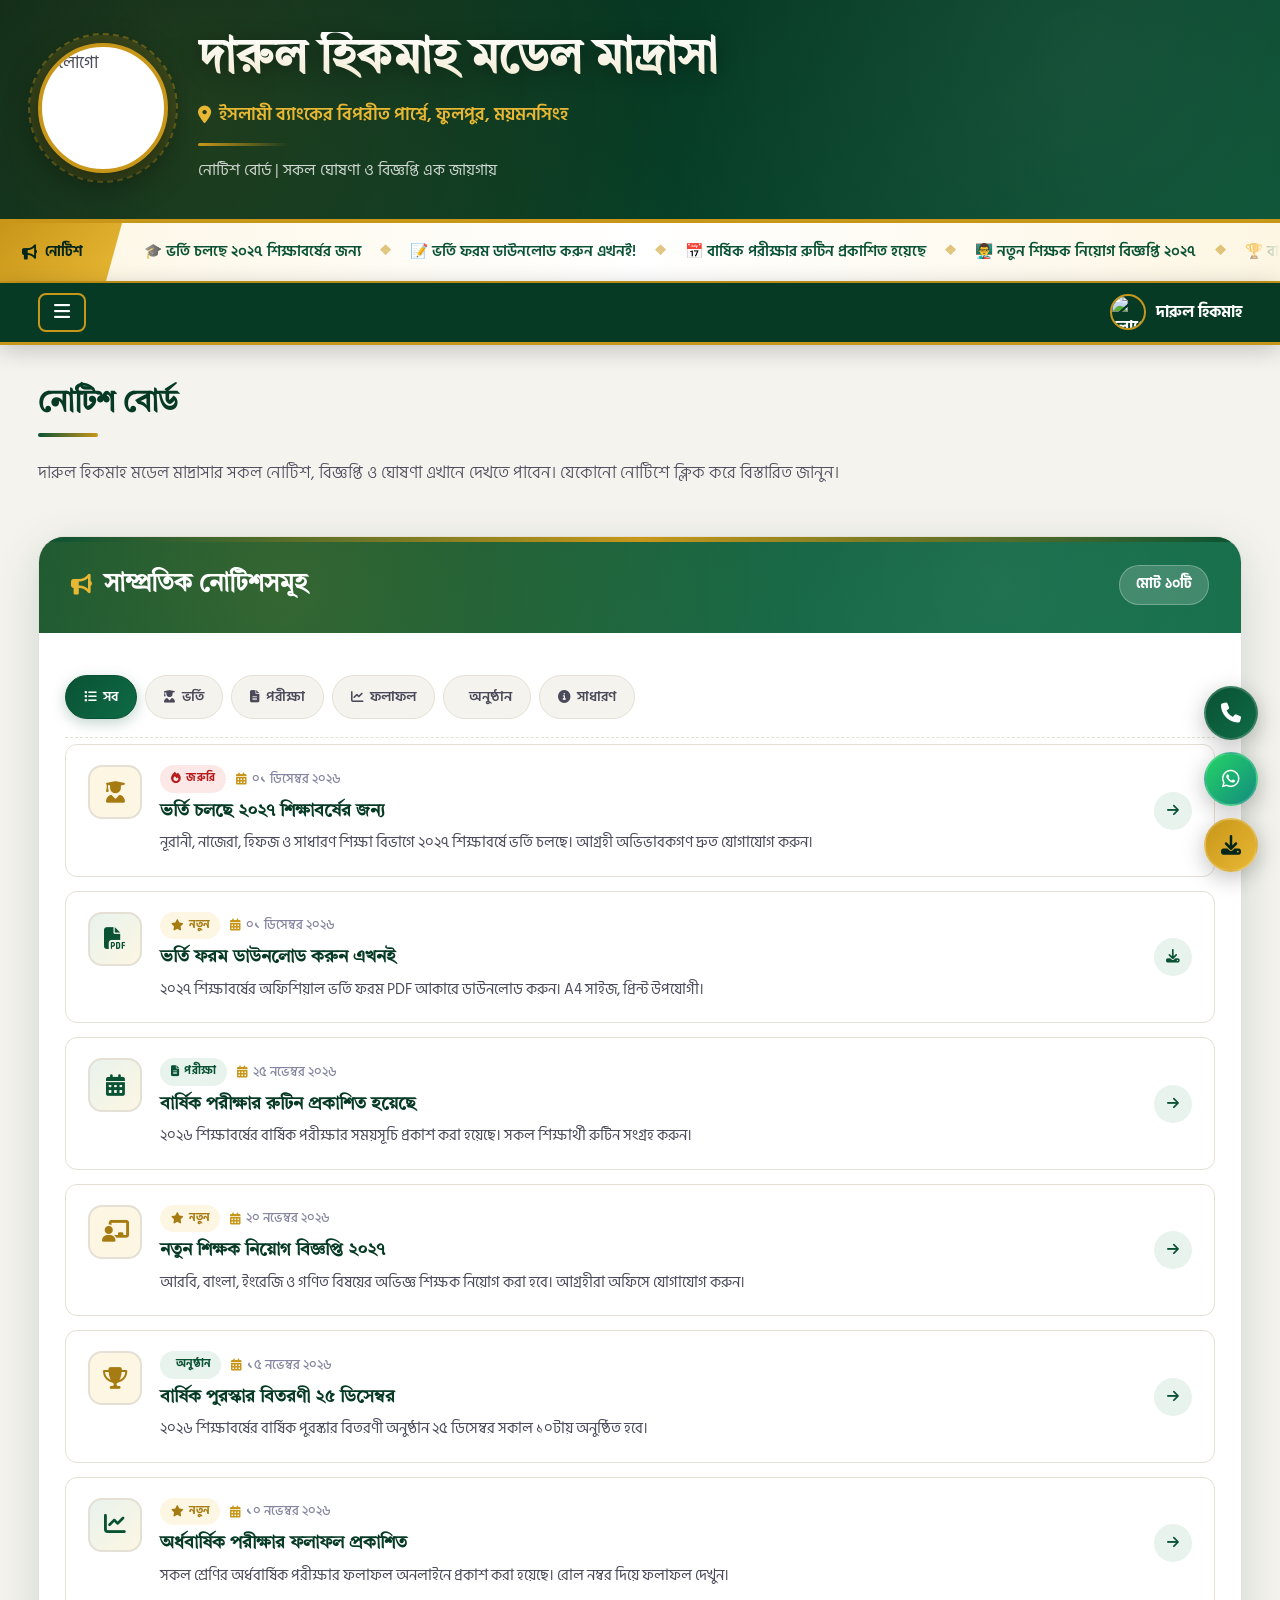
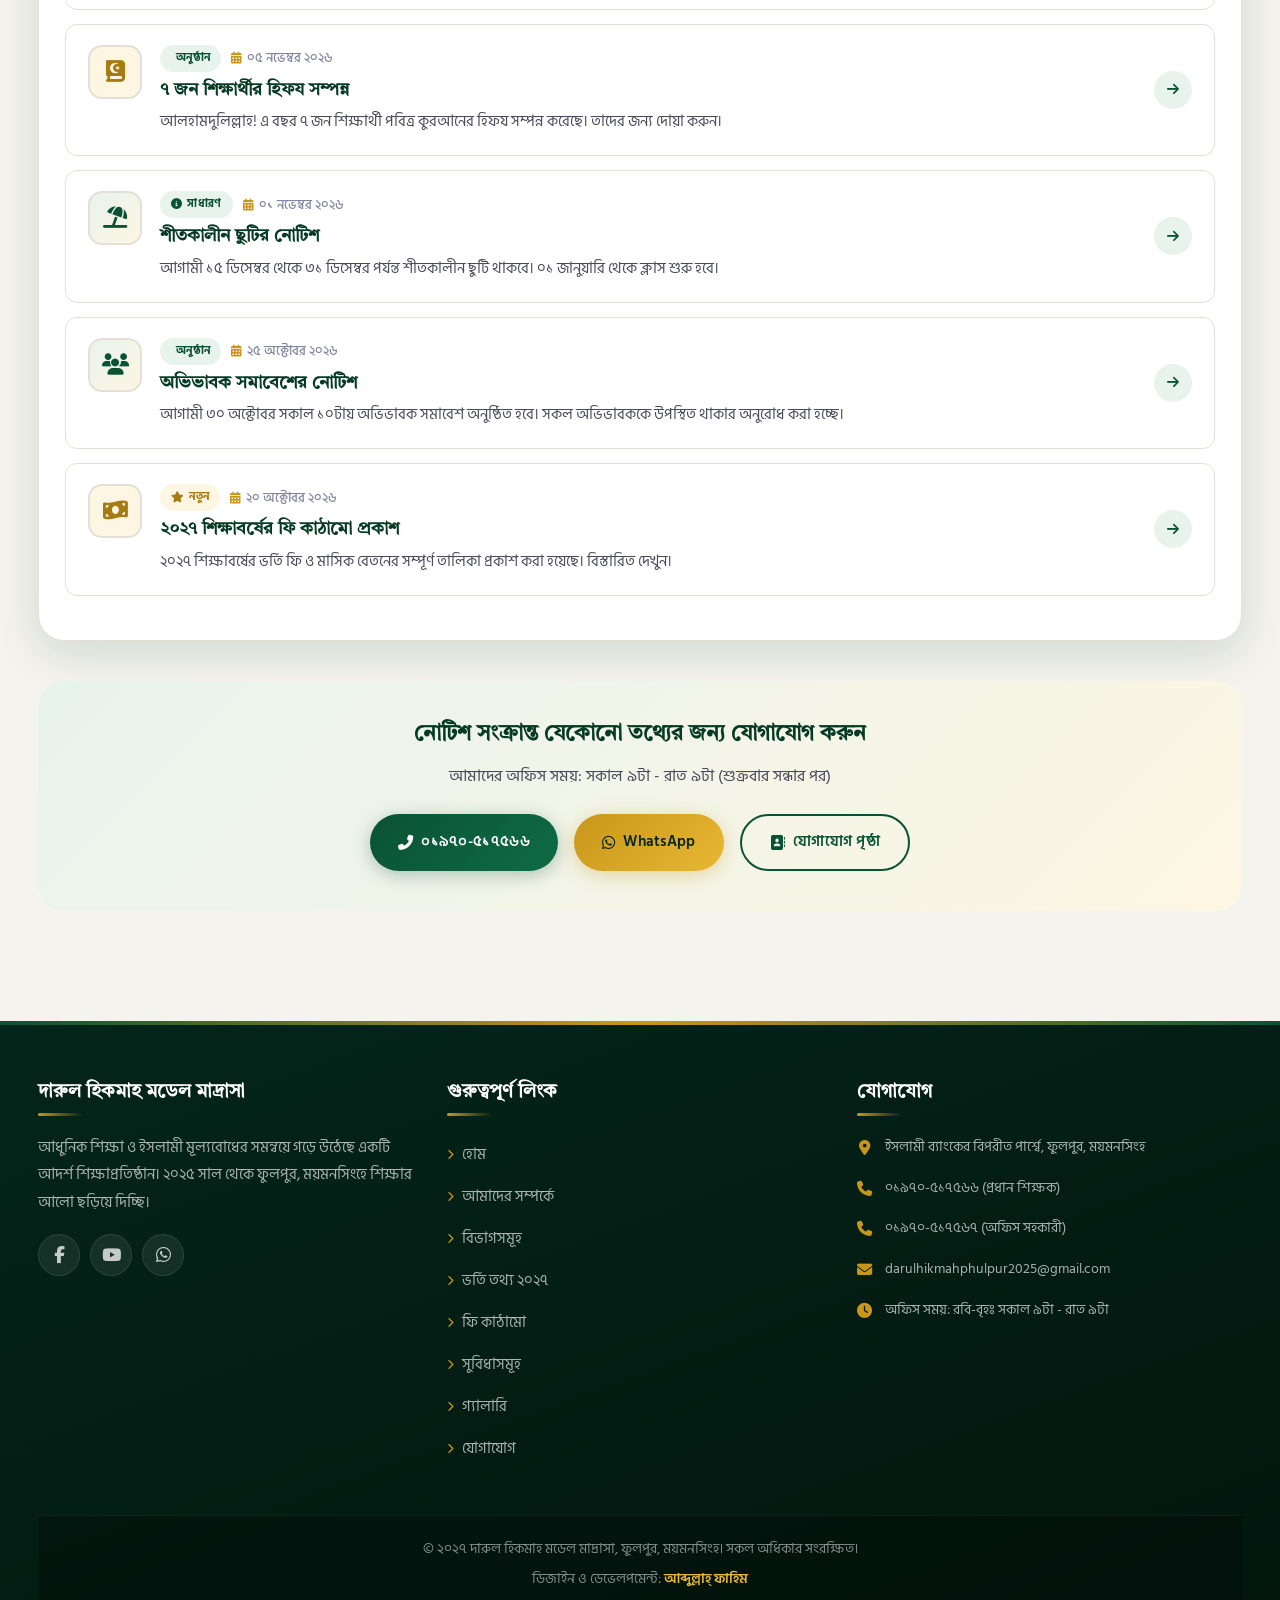
==== notice/index.html @ 10faba55 "Update print statement from 'Hello' to 'Goodbye'" ====
<!DOCTYPE html>
<html lang="bn">
<head>
<meta charset="UTF-8">
<meta name="viewport" content="width=device-width, initial-scale=1.0, viewport-fit=cover">
<title>নোটিশ বোর্ড - দারুল হিকমাহ মডেল মাদ্রাসা ফুলপুর ময়মনসিংহ</title>
<meta name="description" content="দারুল হিকমাহ মডেল মাদ্রাসার সকল নোটিশ, বিজ্ঞপ্তি ও ঘোষণা এক জায়গায়। ভর্তি, পরীক্ষা, ফলাফল ও অন্যান্য তথ্য।">
<meta name="robots" content="index, follow">
<link rel="canonical" href="https://fahim618900-wq.github.io/Dh/notice/index.html">

<meta property="og:title" content="নোটিশ বোর্ড - দারুল হিকমাহ মডেল মাদ্রাসা">
<meta property="og:description" content="সকল নোটিশ, বিজ্ঞপ্তি ও ঘোষণা এক জায়গায়।">
<meta property="og:type" content="website">
<meta property="og:url" content="https://fahim618900-wq.github.io/Dh/notice/index.html">
<meta property="og:image" content="https://fahim618900-wq.github.io/Dh/logo.png">

<link rel="preconnect" href="https://fonts.googleapis.com">
<link rel="preconnect" href="https://fonts.gstatic.com" crossorigin>
<link rel="preconnect" href="https://cdn.jsdelivr.net" crossorigin>
<link rel="preconnect" href="https://cdnjs.cloudflare.com" crossorigin>
<link rel="preconnect" href="https://i.ibb.co" crossorigin>

<link href="https://fonts.googleapis.com/css2?family=Kalpurush&family=Hind+Siliguri:wght@400;500;600;700&family=Tiro+Bangla&display=swap" rel="stylesheet">
<link href="https://cdn.jsdelivr.net/npm/bootstrap@5.3.0/dist/css/bootstrap.min.css" rel="stylesheet">
<link rel="stylesheet" href="https://cdnjs.cloudflare.com/ajax/libs/font-awesome/6.4.0/css/all.min.css">
<link rel="icon" href="../logo.png" type="image/png">

<style>
/* ==================== RESET & ROOT ==================== */
*, *::before, *::after {
    margin: 0;
    padding: 0;
    box-sizing: border-box;
    -webkit-tap-highlight-color: transparent;
}

:root {
    --primary: #0a5234;
    --primary-dark: #063a24;
    --primary-deep: #04251a;
    --primary-light: #0e6b45;
    --primary-soft: #e8f3ed;
    --accent: #c8971a;
    --accent-dark: #a67c12;
    --accent-light: #e8b733;
    --accent-soft: #fdf6e3;
    --text-main: #1c1c2e;
    --text-body: #4a4a5a;
    --text-muted: #8585a0;
    --bg: #f5f3ee;
    --bg-white: #ffffff;
    --border: #e5e0d5;
    --info: #1e5fa8;
    --danger: #b91c1c;
    --shadow-sm: 0 2px 10px rgba(10, 82, 52, 0.08);
    --shadow-md: 0 6px 24px rgba(10, 82, 52, 0.12);
    --shadow-lg: 0 12px 45px rgba(10, 82, 52, 0.16);
    --radius-xs: 8px;
    --radius-sm: 12px;
    --radius-md: 18px;
    --radius-lg: 26px;
    --font-main: 'Kalpurush', 'Hind Siliguri', sans-serif;
    --font-display: 'Tiro Bangla', serif;
    --ease: cubic-bezier(0.4, 0, 0.2, 1);
    --transition: all 0.3s var(--ease);
}

html { scroll-behavior: smooth; -webkit-text-size-adjust: 100%; }

body {
    font-family: var(--font-main);
    color: var(--text-body);
    background: var(--bg);
    line-height: 1.9;
    overflow-x: hidden;
    -webkit-font-smoothing: antialiased;
    font-size: 17px;
}

img { max-width: 100%; height: auto; display: block; }
a { text-decoration: none; transition: var(--transition); }
ul { list-style: none; }
button { font-family: inherit; cursor: pointer; border: none; background: none; }

.container {
    width: 100%;
    max-width: 1240px;
    margin: 0 auto;
    padding: 0 18px;
}

/* ==================== HERO HEADER ==================== */
.hero-header {
    position: relative;
    background: linear-gradient(135deg, var(--primary-deep) 0%, var(--primary-dark) 50%, var(--primary) 100%);
    padding: 32px 0 36px;
    overflow: hidden;
    border-bottom: 4px solid var(--accent);
}

.hero-header::before {
    content: '';
    position: absolute;
    inset: 0;
    background: radial-gradient(circle at 15% 50%, rgba(200, 151, 26, 0.14) 0%, transparent 45%),
                radial-gradient(circle at 85% 30%, rgba(255, 255, 255, 0.06) 0%, transparent 40%);
    pointer-events: none;
}

.hero-inner {
    position: relative;
    z-index: 2;
    display: flex;
    align-items: center;
    gap: 30px;
}

.hero-logo-wrap { flex-shrink: 0; position: relative; }

.hero-logo-wrap::before {
    content: '';
    position: absolute;
    inset: -10px;
    border-radius: 50%;
    border: 2px dashed rgba(200, 151, 26, 0.45);
    animation: spinSlow 40s linear infinite;
}

@keyframes spinSlow { to { transform: rotate(360deg); } }

.hero-logo {
    width: 130px;
    height: 130px;
    object-fit: cover;
    border-radius: 50%;
    border: 4px solid var(--accent);
    box-shadow: 0 10px 35px rgba(0, 0, 0, 0.45), 0 0 0 8px rgba(200, 151, 26, 0.18);
    position: relative;
    z-index: 1;
    background: var(--bg-white);
}

.hero-text { flex: 1; }

.hero-title {
    font-family: var(--font-display);
    color: var(--bg-white);
    font-size: 3rem;
    font-weight: 700;
    line-height: 1.2;
    margin-bottom: 8px;
    background: linear-gradient(180deg, #ffffff 0%, #f0e6c8 100%);
    -webkit-background-clip: text;
    -webkit-text-fill-color: transparent;
    background-clip: text;
    filter: drop-shadow(0 3px 10px rgba(0, 0, 0, 0.35));
}

.hero-location {
    color: var(--accent-light);
    font-size: 1.1rem;
    font-weight: 600;
    margin-bottom: 12px;
    display: flex;
    align-items: center;
    gap: 8px;
    flex-wrap: wrap;
}

.hero-divider {
    width: 90px;
    height: 3px;
    background: linear-gradient(90deg, var(--accent), transparent);
    border-radius: 3px;
    margin-bottom: 12px;
}

.hero-tagline {
    color: rgba(255, 255, 255, 0.78);
    font-size: 0.98rem;
    line-height: 1.6;
    max-width: 680px;
    margin: 0;
}

/* ==================== NOTICE BAR ==================== */
.notice-bar {
    background: linear-gradient(90deg, var(--accent-soft) 0%, var(--bg-white) 50%, var(--accent-soft) 100%);
    border-bottom: 2px solid var(--accent);
    overflow: hidden;
    box-shadow: 0 1px 3px rgba(10, 82, 52, 0.06);
}

.notice-bar-inner {
    display: flex;
    align-items: stretch;
    min-height: 58px;
}

.notice-tag {
    background: linear-gradient(135deg, var(--accent) 0%, var(--accent-light) 100%);
    color: var(--primary-deep);
    padding: 0 26px 0 22px;
    display: flex;
    align-items: center;
    font-weight: 700;
    font-size: 0.9rem;
    white-space: nowrap;
    flex-shrink: 0;
    clip-path: polygon(0 0, 100% 0, calc(100% - 16px) 100%, 0 100%);
    padding-right: 40px;
}

.notice-tag i {
    margin-right: 8px;
    animation: bellShake 3s ease-in-out infinite;
    transform-origin: top center;
    font-size: 0.95rem;
}

@keyframes bellShake {
    0%, 100% { transform: rotate(0); }
    4%, 12% { transform: rotate(12deg); }
    8%, 16% { transform: rotate(-12deg); }
    20% { transform: rotate(0); }
}

.notice-track {
    flex: 1;
    overflow: hidden;
    display: flex;
    align-items: center;
    padding: 0 10px;
    mask-image: linear-gradient(90deg, transparent 0%, #000 4%, #000 96%, transparent 100%);
    -webkit-mask-image: linear-gradient(90deg, transparent 0%, #000 4%, #000 96%, transparent 100%);
}

.notice-runner {
    display: flex;
    align-items: center;
    white-space: nowrap;
    animation: noticeScroll 40s linear infinite;
}

.notice-runner:hover { animation-play-state: paused; }

@keyframes noticeScroll {
    0% { transform: translateX(0); }
    100% { transform: translateX(-50%); }
}

.notice-link {
    color: var(--primary);
    font-weight: 600;
    font-size: 0.92rem;
    padding: 0 12px;
    display: inline-flex;
    align-items: center;
    gap: 6px;
}

.notice-link:hover { color: var(--accent-dark); text-decoration: underline; }

.notice-pipe {
    color: var(--accent);
    font-weight: 700;
    margin: 0 6px;
    opacity: 0.55;
    font-size: 0.85rem;
}

/* ==================== NAV BAR ==================== */
.modern-nav {
    position: sticky;
    top: 0;
    z-index: 1030;
    background: var(--primary-dark);
    box-shadow: 0 4px 24px rgba(0, 0, 0, 0.22);
    border-bottom: 3px solid var(--accent);
    padding: 6px 0;
}

.nav-container {
    display: flex;
    align-items: center;
    justify-content: space-between;
    flex-wrap: wrap;
    padding: 0;
}

.nav-toggle-btn {
    display: flex;
    align-items: center;
    justify-content: center;
    background: transparent;
    border: 2px solid var(--accent);
    color: var(--bg-white);
    padding: 8px 14px;
    border-radius: var(--radius-xs);
    font-size: 1.15rem;
    margin: 4px 0;
    transition: var(--transition);
}

.nav-toggle-btn:hover { background: var(--accent); color: var(--primary-deep); }

.nav-brand-mobile {
    display: flex;
    align-items: center;
    gap: 10px;
    color: var(--bg-white);
    font-weight: 700;
    font-size: 1rem;
}

.nav-brand-mobile img {
    width: 36px;
    height: 36px;
    border-radius: 50%;
    border: 2px solid var(--accent);
}

.nav-menu-modern {
    display: none;
    flex-direction: column;
    width: 100%;
    background: var(--primary-deep);
    padding: 10px 0;
    border-top: 1px solid rgba(255, 255, 255, 0.08);
    max-height: 75vh;
    overflow-y: auto;
    margin-top: 8px;
    border-radius: 0 0 var(--radius-sm) var(--radius-sm);
}

.nav-menu-modern.open { display: flex; }

.nav-menu-modern .nav-item-modern { width: 100%; }

.nav-item-modern { position: relative; }

.nav-link-modern {
    display: flex;
    align-items: center;
    gap: 8px;
    color: rgba(255, 255, 255, 0.85);
    font-weight: 600;
    font-size: 0.95rem;
    padding: 14px 22px;
    width: 100%;
    border-bottom: 1px solid rgba(255, 255, 255, 0.05);
    transition: var(--transition);
    cursor: pointer;
    font-family: var(--font-main);
    background: transparent;
    border-left: none;
    border-right: none;
    border-top: none;
    justify-content: flex-start;
}

.nav-link-modern i { font-size: 0.85rem; color: var(--accent-light); transition: var(--transition); }

.nav-link-modern:hover,
.nav-link-modern.active {
    color: var(--bg-white);
    background: rgba(200, 151, 26, 0.13);
}

.nav-link-modern:hover i,
.nav-link-modern.active i { color: var(--accent-light); }

.nav-dropdown { position: relative; }

.dropdown-toggle-modern .caret {
    font-size: 0.65rem;
    margin-left: auto;
    transition: transform 0.3s var(--ease);
}

.nav-dropdown.open .caret { transform: rotate(180deg); }

.dropdown-panel {
    position: static;
    opacity: 1;
    visibility: visible;
    transform: none;
    box-shadow: none;
    background: rgba(0, 0, 0, 0.25);
    border-top: none;
    border-radius: 0;
    padding: 0;
    max-height: 0;
    overflow: hidden;
    transition: max-height 0.35s var(--ease), padding 0.35s var(--ease);
    min-width: 100%;
}

.nav-dropdown.open .dropdown-panel {
    max-height: 500px;
    padding: 6px 0 6px 20px;
}

.dropdown-panel a {
    display: flex;
    align-items: center;
    gap: 11px;
    padding: 11px 14px;
    color: rgba(255, 255, 255, 0.78);
    font-size: 0.9rem;
    font-weight: 500;
    transition: var(--transition);
}

.dropdown-panel a i {
    color: var(--accent);
    font-size: 0.82rem;
    width: 18px;
    text-align: center;
}

.dropdown-panel a:hover {
    background: rgba(200, 151, 26, 0.15);
    color: var(--accent-light);
    padding-left: 18px;
}

.nav-search {
    display: flex;
    align-items: center;
    margin: 12px 20px;
    width: calc(100% - 40px);
}

.nav-search input {
    border: 2px solid rgba(255, 255, 255, 0.15);
    background: rgba(255, 255, 255, 0.08);
    border-radius: 50px 0 0 50px;
    padding: 10px 18px;
    font-size: 0.92rem;
    color: var(--bg-white);
    font-family: var(--font-main);
    width: 100%;
    flex: 1;
    transition: var(--transition);
    outline: none;
}

.nav-search input::placeholder { color: rgba(255, 255, 255, 0.5); }
.nav-search input:focus { background: rgba(255, 255, 255, 0.14); border-color: var(--accent); }

.nav-search button {
    background: var(--accent);
    border: none;
    border-radius: 0 50px 50px 0;
    padding: 10px 20px;
    color: var(--primary-deep);
    font-size: 0.95rem;
    cursor: pointer;
}

/* ==================== MAIN CONTENT ==================== */
.main-content { padding: 40px 0; }

/* ==================== PAGE TITLE ==================== */
.page-title {
    font-family: var(--font-display);
    font-weight: 700;
    color: var(--primary-dark);
    font-size: 1.9rem;
    position: relative;
    padding-bottom: 16px;
    margin-bottom: 20px;
    display: inline-block;
}

.page-title::after {
    content: '';
    position: absolute;
    bottom: 0;
    left: 0;
    width: 60px;
    height: 4px;
    background: linear-gradient(90deg, var(--primary), var(--accent));
    border-radius: 4px;
}

.lead { color: var(--text-body); font-size: 1.05rem; line-height: 1.95; }

/* ==================== NOTICE LIST CARD ==================== */
.notice-list-card {
    background: var(--bg-white);
    border-radius: var(--radius-lg);
    overflow: hidden;
    box-shadow: var(--shadow-lg);
    border: 1px solid var(--border);
    margin: 30px 0;
    position: relative;
}

.notice-list-card::before {
    content: '';
    position: absolute;
    top: 0;
    left: 0;
    right: 0;
    height: 5px;
    background: linear-gradient(90deg, var(--primary), var(--accent), var(--primary));
    z-index: 2;
}

.notice-list-head {
    background: linear-gradient(135deg, var(--primary) 0%, var(--primary-light) 100%);
    padding: 28px 32px;
    color: var(--bg-white);
    display: flex;
    align-items: center;
    justify-content: space-between;
    gap: 16px;
    flex-wrap: wrap;
    position: relative;
    overflow: hidden;
}

.notice-list-head::before {
    content: '';
    position: absolute;
    inset: 0;
    background: radial-gradient(circle at 20% 50%, rgba(200, 151, 26, 0.22) 0%, transparent 55%),
                radial-gradient(circle at 80% 50%, rgba(255, 255, 255, 0.08) 0%, transparent 55%);
    pointer-events: none;
}

.notice-list-head > * { position: relative; z-index: 1; }

.notice-list-head h2 {
    font-family: var(--font-display);
    font-size: 1.55rem;
    font-weight: 700;
    margin: 0;
    display: flex;
    align-items: center;
    gap: 12px;
    line-height: 1.35;
}

.notice-list-head h2 i {
    color: var(--accent-light);
    font-size: 1.3rem;
}

.notice-list-head .notice-count {
    background: rgba(255, 255, 255, 0.18);
    border: 1px solid rgba(255, 255, 255, 0.25);
    color: var(--bg-white);
    padding: 6px 16px;
    border-radius: 50px;
    font-size: 0.85rem;
    font-weight: 700;
    white-space: nowrap;
}

.notice-list-body {
    padding: 20px 26px 30px;
}

/* ==================== NOTICE ITEM ==================== */
.notice-item {
    display: flex;
    align-items: flex-start;
    gap: 18px;
    padding: 20px 22px;
    border-radius: var(--radius-sm);
    border: 1px solid var(--border);
    background: var(--bg-white);
    margin-bottom: 14px;
    transition: var(--transition);
    position: relative;
    overflow: hidden;
    cursor: pointer;
}

.notice-item:last-child { margin-bottom: 0; }

.notice-item::before {
    content: '';
    position: absolute;
    left: 0;
    top: 0;
    bottom: 0;
    width: 4px;
    background: linear-gradient(180deg, var(--primary), var(--accent));
    transform: scaleY(0);
    transform-origin: top;
    transition: transform 0.35s var(--ease);
}

.notice-item:hover::before { transform: scaleY(1); }

.notice-item:hover {
    background: linear-gradient(135deg, var(--primary-soft) 0%, var(--bg-white) 100%);
    border-color: var(--accent);
    box-shadow: var(--shadow-md);
    transform: translateX(4px);
}

.notice-item-icon {
    flex-shrink: 0;
    width: 54px;
    height: 54px;
    border-radius: 14px;
    background: linear-gradient(135deg, var(--primary-soft), var(--accent-soft));
    border: 2px solid var(--border);
    display: flex;
    align-items: center;
    justify-content: center;
    font-size: 1.35rem;
    color: var(--primary);
    transition: var(--transition);
}

.notice-item:hover .notice-item-icon {
    background: linear-gradient(135deg, var(--primary) 0%, var(--primary-light) 100%);
    color: var(--bg-white);
    border-color: var(--accent);
    transform: scale(1.05);
}

.notice-item-icon.gold {
    background: linear-gradient(135deg, var(--accent-soft), var(--accent-soft));
    color: var(--accent-dark);
}

.notice-item:hover .notice-item-icon.gold {
    background: linear-gradient(135deg, var(--accent) 0%, var(--accent-light) 100%);
    color: var(--primary-deep);
}

.notice-item-content {
    flex: 1;
    min-width: 0;
}

.notice-item-meta {
    display: flex;
    align-items: center;
    gap: 10px;
    flex-wrap: wrap;
    margin-bottom: 6px;
}

.notice-item-badge {
    display: inline-flex;
    align-items: center;
    gap: 5px;
    padding: 3px 11px;
    border-radius: 50px;
    font-size: 0.7rem;
    font-weight: 700;
    letter-spacing: 0.3px;
}

.notice-item-badge.urgent {
    background: #fde8e8;
    color: var(--danger);
}

.notice-item-badge.new {
    background: var(--accent-soft);
    color: var(--accent-dark);
}

.notice-item-badge.info {
    background: var(--primary-soft);
    color: var(--primary);
}

.notice-item-badge.general {
    background: #e6f1fb;
    color: var(--info);
}

.notice-item-date {
    font-size: 0.8rem;
    color: var(--text-muted);
    font-weight: 500;
    display: flex;
    align-items: center;
    gap: 5px;
}

.notice-item-date i {
    color: var(--accent);
    font-size: 0.75rem;
}

.notice-item-title {
    font-family: var(--font-display);
    font-weight: 700;
    color: var(--primary-dark);
    font-size: 1.1rem;
    line-height: 1.45;
    margin-bottom: 6px;
    transition: var(--transition);
}

.notice-item:hover .notice-item-title {
    color: var(--primary);
}

.notice-item-text {
    font-size: 0.92rem;
    color: var(--text-body);
    line-height: 1.75;
    margin: 0;
}

.notice-item-arrow {
    flex-shrink: 0;
    width: 38px;
    height: 38px;
    border-radius: 50%;
    background: var(--primary-soft);
    color: var(--primary);
    display: flex;
    align-items: center;
    justify-content: center;
    font-size: 0.85rem;
    transition: var(--transition);
    align-self: center;
}

.notice-item:hover .notice-item-arrow {
    background: var(--accent);
    color: var(--primary-deep);
    transform: translateX(4px) rotate(-45deg);
}

/* ==================== FILTER TABS ==================== */
.notice-filters {
    display: flex;
    flex-wrap: wrap;
    gap: 8px;
    margin: 22px 0 6px;
    padding-bottom: 18px;
    border-bottom: 1px dashed var(--border);
}

.filter-btn {
    display: inline-flex;
    align-items: center;
    gap: 7px;
    padding: 8px 18px;
    border-radius: 50px;
    background: var(--bg);
    border: 1.5px solid var(--border);
    color: var(--text-body);
    font-family: var(--font-main);
    font-size: 0.88rem;
    font-weight: 600;
    cursor: pointer;
    transition: var(--transition);
}

.filter-btn:hover {
    border-color: var(--primary);
    color: var(--primary);
    background: var(--primary-soft);
}

.filter-btn.active {
    background: linear-gradient(135deg, var(--primary) 0%, var(--primary-light) 100%);
    color: var(--bg-white);
    border-color: var(--primary);
    box-shadow: 0 4px 14px rgba(10, 82, 52, 0.25);
}

.filter-btn i { font-size: 0.78rem; }

/* ==================== EMPTY STATE ==================== */
.notice-empty {
    text-align: center;
    padding: 50px 20px;
    display: none;
}

.notice-empty i {
    font-size: 3rem;
    color: var(--text-muted);
    margin-bottom: 14px;
    display: block;
    opacity: 0.5;
}

.notice-empty p {
    color: var(--text-muted);
    font-size: 1rem;
    margin: 0;
}

/* ==================== CTA SECTION ==================== */
.contact-cta-modern {
    background: linear-gradient(135deg, var(--primary-soft) 0%, var(--accent-soft) 100%);
    border-radius: var(--radius-lg);
    padding: 40px 24px;
    text-align: center;
    margin: 40px 0;
    position: relative;
    overflow: hidden;
}

.contact-cta-modern h4 {
    font-family: var(--font-display);
    font-weight: 700;
    color: var(--primary-dark);
    font-size: 1.4rem;
    margin-bottom: 14px;
}

.contact-cta-modern p {
    color: var(--text-body);
    font-size: 1rem;
    margin-bottom: 24px;
    line-height: 1.8;
}

/* ==================== BUTTONS ==================== */
.btn-modern {
    display: inline-flex;
    align-items: center;
    justify-content: center;
    gap: 8px;
    padding: 12px 28px;
    border-radius: 50px;
    font-weight: 600;
    font-size: 0.95rem;
    letter-spacing: 0.3px;
    border: none;
    cursor: pointer;
    font-family: var(--font-main);
    text-decoration: none;
    transition: var(--transition);
    white-space: nowrap;
}

.btn-primary-modern {
    background: linear-gradient(135deg, var(--primary) 0%, var(--primary-light) 100%);
    color: var(--bg-white);
    box-shadow: 0 4px 18px rgba(10, 82, 52, 0.3);
}

.btn-primary-modern:hover {
    transform: translateY(-3px);
    box-shadow: 0 10px 30px rgba(10, 82, 52, 0.45);
    color: var(--bg-white);
}

.btn-gold-modern {
    background: linear-gradient(135deg, var(--accent) 0%, var(--accent-light) 100%);
    color: var(--primary-deep);
    box-shadow: 0 4px 18px rgba(200, 151, 26, 0.35);
}

.btn-gold-modern:hover {
    transform: translateY(-3px);
    box-shadow: 0 10px 30px rgba(200, 151, 26, 0.5);
    color: var(--primary-deep);
}

.btn-outline-modern {
    background: transparent;
    color: var(--primary);
    border: 2px solid var(--primary);
}

.btn-outline-modern:hover {
    background: var(--primary);
    color: var(--bg-white);
    transform: translateY(-3px);
}

/* ==================== FOOTER ==================== */
.footer {
    background: linear-gradient(160deg, var(--primary-deep) 0%, #02160e 100%);
    color: rgba(255, 255, 255, 0.82);
    padding: 60px 0 0;
    margin-top: 30px;
    position: relative;
}

.footer::before {
    content: '';
    position: absolute;
    top: 0;
    left: 0;
    right: 0;
    height: 4px;
    background: linear-gradient(90deg, var(--primary), var(--accent), var(--primary));
}

.footer h4 {
    color: var(--bg-white);
    font-family: var(--font-display);
    font-weight: 700;
    font-size: 1.2rem;
    margin-bottom: 18px;
    position: relative;
    padding-bottom: 12px;
}

.footer h4::after {
    content: '';
    position: absolute;
    bottom: 0;
    left: 0;
    width: 45px;
    height: 3px;
    background: linear-gradient(90deg, var(--accent), transparent);
    border-radius: 3px;
}

.footer p {
    font-size: 0.92rem;
    line-height: 1.85;
    color: rgba(255, 255, 255, 0.65);
}

.footer-links a {
    display: flex;
    align-items: center;
    gap: 8px;
    color: rgba(255, 255, 255, 0.65);
    padding: 7px 0;
    font-size: 0.92rem;
}

.footer-links a i {
    font-size: 0.65rem;
    color: var(--accent);
}

.footer-links a:hover {
    color: var(--accent-light);
    transform: translateX(6px);
}

.footer .social-wrap {
    display: flex;
    gap: 10px;
    margin-top: 18px;
}

.footer .social-link {
    width: 42px;
    height: 42px;
    border-radius: 50%;
    background: rgba(255, 255, 255, 0.07);
    border: 1px solid rgba(255, 255, 255, 0.1);
    display: flex;
    align-items: center;
    justify-content: center;
    color: rgba(255, 255, 255, 0.75);
    transition: var(--transition);
}

.footer .social-link:hover {
    background: var(--accent);
    color: var(--primary-deep);
    transform: translateY(-4px);
    box-shadow: 0 8px 30px rgba(200, 151, 26, 0.35);
    border-color: var(--accent);
}

.footer-contact-item {
    display: flex;
    gap: 12px;
    margin-bottom: 14px;
    align-items: flex-start;
}

.footer-contact-item i {
    color: var(--accent);
    font-size: 0.95rem;
    margin-top: 6px;
    width: 16px;
    text-align: center;
    flex-shrink: 0;
}

.footer-contact-item p {
    margin: 0;
    font-size: 0.9rem;
    word-break: break-word;
}

.copyright {
    background: rgba(0, 0, 0, 0.25);
    padding: 20px 0;
    margin-top: 45px;
    text-align: center;
    border-top: 1px solid rgba(255, 255, 255, 0.05);
}

.copyright p {
    margin-bottom: 4px;
    font-size: 0.87rem;
    color: rgba(255, 255, 255, 0.5);
}

.copyright .designer {
    color: var(--accent-light);
    font-weight: 600;
}

/* ==================== FLOATING BUTTONS ==================== */
.float-group {
    position: fixed;
    bottom: 28px;
    right: 22px;
    z-index: 1050;
    display: flex;
    flex-direction: column;
    gap: 12px;
}

.float-btn {
    width: 54px;
    height: 54px;
    border-radius: 50%;
    display: flex;
    align-items: center;
    justify-content: center;
    color: var(--bg-white);
    font-size: 1.25rem;
    box-shadow: 0 6px 22px rgba(0, 0, 0, 0.25);
    position: relative;
    border: 2px solid rgba(255, 255, 255, 0.18);
    transition: transform 0.3s var(--ease), box-shadow 0.3s var(--ease);
}

.float-btn:hover { transform: scale(1.14) translateY(-3px); color: var(--bg-white); }

.float-btn.call { background: linear-gradient(135deg, var(--primary) 0%, var(--primary-light) 100%); }
.float-btn.whatsapp { background: linear-gradient(135deg, #25D366 0%, #128C7E 100%); }
.float-btn.download-btn { background: linear-gradient(135deg, var(--accent) 0%, var(--accent-light) 100%); color: var(--primary-deep); }

/* ==================== BACK TO TOP ==================== */
#backToTop {
    position: fixed;
    bottom: 28px;
    right: 92px;
    width: 48px;
    height: 48px;
    border-radius: 50%;
    background: linear-gradient(135deg, var(--accent) 0%, var(--accent-light) 100%);
    color: var(--primary-deep);
    display: none;
    align-items: center;
    justify-content: center;
    font-size: 1.05rem;
    box-shadow: 0 8px 30px rgba(200, 151, 26, 0.35);
    z-index: 1050;
    transition: var(--transition);
    border: none;
}

#backToTop:hover { transform: translateY(-4px) scale(1.08); }

/* ==================== RESPONSIVE ==================== */
@media (max-width: 991px) {
    .hero-header { padding: 26px 0 30px; }
    .hero-logo { width: 105px; height: 105px; }
    .hero-title { font-size: 2.35rem; }
    .page-title { font-size: 1.6rem; }
    .notice-list-head h2 { font-size: 1.3rem; }
    .notice-list-body { padding: 18px 20px 26px; }
}

@media (max-width: 767px) {
    body { font-size: 16px; }
    .hero-header { padding: 22px 0 26px; }
    .hero-inner { flex-direction: column; text-align: center; gap: 15px; }
    .hero-logo { width: 95px; height: 95px; }
    .hero-title { font-size: 1.95rem; }
    .hero-location { font-size: 0.95rem; justify-content: center; }
    .hero-divider { margin: 0 auto 12px; }
    .hero-tagline { font-size: 0.88rem; margin: 0 auto; }

    .notice-bar-inner { flex-direction: column; min-height: auto; }
    .notice-tag { width: 100%; padding: 10px 20px; justify-content: center; clip-path: none; font-size: 0.88rem; padding-right: 20px; }
    .notice-track { padding: 0 5px; min-height: 46px; }
    .notice-link { font-size: 0.85rem; padding: 0 8px; }

    .nav-brand-mobile { font-size: 0.95rem; }
    .nav-brand-mobile img { width: 32px; height: 32px; }

    .main-content { padding: 24px 0; }
    .page-title { font-size: 1.4rem; padding-bottom: 12px; margin-bottom: 16px; }
    .lead { font-size: 0.98rem; }

    .notice-list-head { padding: 20px 18px; flex-direction: column; text-align: center; }
    .notice-list-head h2 { font-size: 1.15rem; flex-direction: column; gap: 8px; }
    .notice-list-body { padding: 16px 14px 22px; }

    .notice-item { padding: 16px 14px; gap: 12px; }
    .notice-item-icon { width: 44px; height: 44px; font-size: 1.1rem; border-radius: 12px; }
    .notice-item-title { font-size: 0.98rem; }
    .notice-item-text { font-size: 0.87rem; }
    .notice-item-arrow { width: 32px; height: 32px; font-size: 0.75rem; }

    .notice-filters { gap: 6px; }
    .filter-btn { padding: 7px 14px; font-size: 0.82rem; }

    .contact-cta-modern { padding: 28px 18px; margin: 30px 0; }
    .contact-cta-modern h4 { font-size: 1.15rem; }

    .footer { padding: 42px 0 0; }
    .footer h4 { font-size: 1.08rem; }
    .footer p { font-size: 0.87rem; }
    .footer-links a { font-size: 0.88rem; padding: 6px 0; }
    .footer .social-link { width: 38px; height: 38px; font-size: 0.88rem; }

    .float-group { bottom: 16px; right: 12px; gap: 10px; }
    .float-btn { width: 46px; height: 46px; font-size: 1.05rem; }
    #backToTop { bottom: 16px; right: 68px; width: 42px; height: 42px; font-size: 0.92rem; }
}

@media (max-width: 400px) {
    .hero-logo { width: 82px; height: 82px; border-width: 3px; }
    .hero-title { font-size: 1.62rem; }
    .page-title { font-size: 1.22rem; }
    .notice-item-icon { width: 38px; height: 38px; font-size: 0.95rem; }
    .notice-item-arrow { display: none; }
    .nav-brand-mobile span { display: none; }
}

/* ==================== SCROLLBAR ==================== */
::-webkit-scrollbar { width: 8px; }
::-webkit-scrollbar-track { background: var(--bg); }
::-webkit-scrollbar-thumb { background: linear-gradient(180deg, var(--primary), var(--accent)); border-radius: 10px; }

::selection { background: var(--primary); color: var(--bg-white); }

@media (prefers-reduced-motion: reduce) {
    *, *::before, *::after {
        animation-duration: 0.01ms !important;
        animation-iteration-count: 1 !important;
        transition-duration: 0.01ms !important;
    }
}
</style>
</head>
<body>

<!-- ==================== HERO HEADER ==================== -->
<header class="hero-header">
    <div class="container">
        <div class="hero-inner">
            <div class="hero-logo-wrap">
                <img src="https://i.ibb.co/9HydQGR4/logo.jpg" alt="লোগো" class="hero-logo">
            </div>
            <div class="hero-text">
                <h1 class="hero-title">দারুল হিকমাহ মডেল মাদ্রাসা</h1>
                <div class="hero-location">
                    <i class="fas fa-map-marker-alt"></i>
                    <span>ইসলামী ব্যাংকের বিপরীত পার্শ্বে, ফুলপুর, ময়মনসিংহ</span>
                </div>
                <div class="hero-divider"></div>
                <p class="hero-tagline">নোটিশ বোর্ড | সকল ঘোষণা ও বিজ্ঞপ্তি এক জায়গায়</p>
            </div>
        </div>
    </div>
</header>

<!-- ==================== NOTICE BAR ==================== -->
<section class="notice-bar">
    <div class="container-fluid px-0">
        <div class="notice-bar-inner">
            <div class="notice-tag">
                <i class="fas fa-bullhorn"></i>
                নোটিশ
            </div>
            <div class="notice-track">
                <div class="notice-runner">
                    <a href="../admission.html" class="notice-link">🎓 ভর্তি চলছে ২০২৭ শিক্ষাবর্ষের জন্য</a>
                    <span class="notice-pipe">❖</span>
                    <a href="../form.pdf" download class="notice-link">📝 ভর্তি ফরম ডাউনলোড করুন এখনই!</a>
                    <span class="notice-pipe">❖</span>
                    <a href="#" class="notice-link">📅 বার্ষিক পরীক্ষার রুটিন প্রকাশিত হয়েছে</a>
                    <span class="notice-pipe">❖</span>
                    <a href="#" class="notice-link">👨‍🏫 নতুন শিক্ষক নিয়োগ বিজ্ঞপ্তি ২০২৭</a>
                    <span class="notice-pipe">❖</span>
                    <a href="#" class="notice-link">🏆 বার্ষিক পুরস্কার বিতরণী ২৫ ডিসেম্বর</a>
                    <span class="notice-pipe">❖</span>
                    <a href="../admission.html" class="notice-link">🎓 ভর্তি চলছে ২০২৭ শিক্ষাবর্ষের জন্য</a>
                    <span class="notice-pipe">❖</span>
                    <a href="../form.pdf" download class="notice-link">📝 ভর্তি ফরম ডাউনলোড করুন এখনই!</a>
                    <span class="notice-pipe">❖</span>
                    <a href="#" class="notice-link">📅 বার্ষিক পরীক্ষার রুটিন প্রকাশিত হয়েছে</a>
                    <span class="notice-pipe">❖</span>
                    <a href="#" class="notice-link">👨‍🏫 নতুন শিক্ষক নিয়োগ বিজ্ঞপ্তি ২০২৭</a>
                    <span class="notice-pipe">❖</span>
                    <a href="#" class="notice-link">🏆 বার্ষিক পুরস্কার বিতরণী ২৫ ডিসেম্বর</a>
                    <span class="notice-pipe">❖</span>
                </div>
            </div>
        </div>
    </div>
</section>

<!-- ==================== NAV BAR ==================== -->
<nav class="modern-nav" id="modernNav">
    <div class="container">
        <div class="nav-container">
            <button class="nav-toggle-btn" id="navToggle" aria-label="মেনু">
                <i class="fas fa-bars"></i>
            </button>
            <a href="../index.html" class="nav-brand-mobile">
                <img src="https://i.ibb.co/9HydQGR4/logo.jpg" alt="লোগো">
                <span>দারুল হিকমাহ</span>
            </a>
        </div>
        <div class="nav-menu-modern" id="navMenu">
            <div class="nav-item-modern">
                <a href="../index.html" class="nav-link-modern"><i class="fas fa-home"></i> হোম</a>
            </div>
            <div class="nav-item-modern nav-dropdown" id="ddAbout">
                <a href="#" class="nav-link-modern" onclick="toggleDropdown(event,'ddAbout')">
                    <i class="fas fa-info-circle"></i> পরিচিতি <i class="fas fa-chevron-down caret"></i>
                </a>
                <div class="dropdown-panel">
                    <a href="../about.html"><i class="fas fa-eye"></i>এক নজরে মাদ্রাসা</a>
                    <a href="../about.html#principal"><i class="fas fa-quote-left"></i>প্রধান শিক্ষকের বাণী</a>
                    <a href="../about.html#history"><i class="fas fa-history"></i>প্রতিষ্ঠার ইতিহাস</a>
                    <a href="../about.html#mission"><i class="fas fa-bullseye"></i>লক্ষ্য ও উদ্দেশ্য</a>
                    <a href="../about.html#teachers"><i class="fas fa-chalkboard-teacher"></i>শিক্ষকমণ্ডলী</a>
                </div>
            </div>
            <div class="nav-item-modern nav-dropdown" id="ddAcademic">
                <a href="#" class="nav-link-modern" onclick="toggleDropdown(event,'ddAcademic')">
                    <i class="fas fa-graduation-cap"></i> একাডেমিক <i class="fas fa-chevron-down caret"></i>
                </a>
                <div class="dropdown-panel">
                    <a href="../departments.html"><i class="fas fa-school"></i>বিভাগসমূহ</a>
                    <a href="#"><i class="fas fa-book"></i>পাঠ্যক্রম</a>
                    <a href="#"><i class="fas fa-calendar-alt"></i>ক্লাস রুটিন</a>
                    <a href="#"><i class="fas fa-file-alt"></i>পরীক্ষা ব্যবস্থা</a>
                    <a href="../result/index.html"><i class="fas fa-chart-line"></i>ফলাফল</a>
                </div>
            </div>
            <div class="nav-item-modern">
                <a href="../admission.html" class="nav-link-modern"><i class="fas fa-user-graduate"></i> ভর্তি তথ্য</a>
            </div>
            <div class="nav-item-modern">
                <a href="index.html" class="nav-link-modern active"><i class="fas fa-bullhorn"></i> নোটিশ</a>
            </div>
            <div class="nav-item-modern">
                <a href="../fee.html" class="nav-link-modern"><i class="fas fa-money-bill-wave"></i> ফি কাঠামো</a>
            </div>
            <div class="nav-item-modern">
                <a href="../facilities.html" class="nav-link-modern"><i class="fas fa-tools"></i> সুবিধাসমূহ</a>
            </div>
            <div class="nav-item-modern">
                <a href="../gallery.html" class="nav-link-modern"><i class="fas fa-images"></i> গ্যালারি</a>
            </div>
            <div class="nav-item-modern">
                <a href="../contact.html" class="nav-link-modern"><i class="fas fa-phone-alt"></i> যোগাযোগ</a>
            </div>
            <form class="nav-search" onsubmit="return checkSearch(event)">
                <input type="search" placeholder="খুঁজুন..." aria-label="Search">
                <button type="submit"><i class="fas fa-search"></i></button>
            </form>
        </div>
    </div>
</nav>

<!-- ==================== MAIN CONTENT ==================== -->
<main class="main-content">
    <div class="container">

        <!-- Page Title -->
        <div class="row mb-3">
            <div class="col-12">
                <h2 class="page-title">নোটিশ বোর্ড</h2>
                <p class="lead">দারুল হিকমাহ মডেল মাদ্রাসার সকল নোটিশ, বিজ্ঞপ্তি ও ঘোষণা এখানে দেখতে পাবেন। যেকোনো নোটিশে ক্লিক করে বিস্তারিত জানুন।</p>
            </div>
        </div>

        <!-- Notice List Card -->
        <article class="notice-list-card">

            <!-- List Head -->
            <div class="notice-list-head">
                <h2><i class="fas fa-bullhorn"></i> সাম্প্রতিক নোটিশসমূহ</h2>
                <span class="notice-count" id="noticeCount">মোট ১০টি</span>
            </div>

            <!-- List Body -->
            <div class="notice-list-body">

                <!-- Filter Tabs -->
                <div class="notice-filters">
                    <button class="filter-btn active" data-filter="all">
                        <i class="fas fa-list"></i> সব
                    </button>
                    <button class="filter-btn" data-filter="admission">
                        <i class="fas fa-user-graduate"></i> ভর্তি
                    </button>
                    <button class="filter-btn" data-filter="exam">
                        <i class="fas fa-file-alt"></i> পরীক্ষা
                    </button>
                    <button class="filter-btn" data-filter="result">
                        <i class="fas fa-chart-line"></i> ফলাফল
                    </button>
                    <button class="filter-btn" data-filter="event">
                        <i class="fas fa-calendar-star"></i> অনুষ্ঠান
                    </button>
                    <button class="filter-btn" data-filter="general">
                        <i class="fas fa-info-circle"></i> সাধারণ
                    </button>
                </div>

                <!-- Notice Items -->

                <!-- 1. Admission -->
                <a href="../admission.html" class="notice-item" data-category="admission">
                    <div class="notice-item-icon gold">
                        <i class="fas fa-user-graduate"></i>
                    </div>
                    <div class="notice-item-content">
                        <div class="notice-item-meta">
                            <span class="notice-item-badge urgent"><i class="fas fa-fire"></i> জরুরি</span>
                            <span class="notice-item-date"><i class="fas fa-calendar-alt"></i> ০১ ডিসেম্বর ২০২৬</span>
                        </div>
                        <h3 class="notice-item-title">ভর্তি চলছে ২০২৭ শিক্ষাবর্ষের জন্য</h3>
                        <p class="notice-item-text">নূরানী, নাজেরা, হিফজ ও সাধারণ শিক্ষা বিভাগে ২০২৭ শিক্ষাবর্ষে ভর্তি চলছে। আগ্রহী অভিভাবকগণ দ্রুত যোগাযোগ করুন।</p>
                    </div>
                    <div class="notice-item-arrow">
                        <i class="fas fa-arrow-right"></i>
                    </div>
                </a>

                <!-- 2. Admission Form -->
                <a href="../form.pdf" download class="notice-item" data-category="admission">
                    <div class="notice-item-icon">
                        <i class="fas fa-file-pdf"></i>
                    </div>
                    <div class="notice-item-content">
                        <div class="notice-item-meta">
                            <span class="notice-item-badge new"><i class="fas fa-star"></i> নতুন</span>
                            <span class="notice-item-date"><i class="fas fa-calendar-alt"></i> ০১ ডিসেম্বর ২০২৬</span>
                        </div>
                        <h3 class="notice-item-title">ভর্তি ফরম ডাউনলোড করুন এখনই</h3>
                        <p class="notice-item-text">২০২৭ শিক্ষাবর্ষের অফিশিয়াল ভর্তি ফরম PDF আকারে ডাউনলোড করুন। A4 সাইজ, প্রিন্ট উপযোগী।</p>
                    </div>
                    <div class="notice-item-arrow">
                        <i class="fas fa-download"></i>
                    </div>
                </a>

                <!-- 3. Exam Routine -->
                <div class="notice-item" data-category="exam">
                    <div class="notice-item-icon">
                        <i class="fas fa-calendar-alt"></i>
                    </div>
                    <div class="notice-item-content">
                        <div class="notice-item-meta">
                            <span class="notice-item-badge info"><i class="fas fa-file-alt"></i> পরীক্ষা</span>
                            <span class="notice-item-date"><i class="fas fa-calendar-alt"></i> ২৫ নভেম্বর ২০২৬</span>
                        </div>
                        <h3 class="notice-item-title">বার্ষিক পরীক্ষার রুটিন প্রকাশিত হয়েছে</h3>
                        <p class="notice-item-text">২০২৬ শিক্ষাবর্ষের বার্ষিক পরীক্ষার সময়সূচি প্রকাশ করা হয়েছে। সকল শিক্ষার্থী রুটিন সংগ্রহ করুন।</p>
                    </div>
                    <div class="notice-item-arrow">
                        <i class="fas fa-arrow-right"></i>
                    </div>
                </div>

                <!-- 4. Teacher Recruitment -->
                <div class="notice-item" data-category="general">
                    <div class="notice-item-icon gold">
                        <i class="fas fa-chalkboard-teacher"></i>
                    </div>
                    <div class="notice-item-content">
                        <div class="notice-item-meta">
                            <span class="notice-item-badge new"><i class="fas fa-star"></i> নতুন</span>
                            <span class="notice-item-date"><i class="fas fa-calendar-alt"></i> ২০ নভেম্বর ২০২৬</span>
                        </div>
                        <h3 class="notice-item-title">নতুন শিক্ষক নিয়োগ বিজ্ঞপ্তি ২০২৭</h3>
                        <p class="notice-item-text">আরবি, বাংলা, ইংরেজি ও গণিত বিষয়ের অভিজ্ঞ শিক্ষক নিয়োগ করা হবে। আগ্রহীরা অফিসে যোগাযোগ করুন।</p>
                    </div>
                    <div class="notice-item-arrow">
                        <i class="fas fa-arrow-right"></i>
                    </div>
                </div>

                <!-- 5. Annual Prize -->
                <div class="notice-item" data-category="event">
                    <div class="notice-item-icon gold">
                        <i class="fas fa-trophy"></i>
                    </div>
                    <div class="notice-item-content">
                        <div class="notice-item-meta">
                            <span class="notice-item-badge info"><i class="fas fa-calendar-star"></i> অনুষ্ঠান</span>
                            <span class="notice-item-date"><i class="fas fa-calendar-alt"></i> ১৫ নভেম্বর ২০২৬</span>
                        </div>
                        <h3 class="notice-item-title">বার্ষিক পুরস্কার বিতরণী ২৫ ডিসেম্বর</h3>
                        <p class="notice-item-text">২০২৬ শিক্ষাবর্ষের বার্ষিক পুরস্কার বিতরণী অনুষ্ঠান ২৫ ডিসেম্বর সকাল ১০টায় অনুষ্ঠিত হবে।</p>
                    </div>
                    <div class="notice-item-arrow">
                        <i class="fas fa-arrow-right"></i>
                    </div>
                </div>

                <!-- 6. Result Published -->
                <a href="../result/index.html" class="notice-item" data-category="result">
                    <div class="notice-item-icon">
                        <i class="fas fa-chart-line"></i>
                    </div>
                    <div class="notice-item-content">
                        <div class="notice-item-meta">
                            <span class="notice-item-badge new"><i class="fas fa-star"></i> নতুন</span>
                            <span class="notice-item-date"><i class="fas fa-calendar-alt"></i> ১০ নভেম্বর ২০২৬</span>
                        </div>
                        <h3 class="notice-item-title">অর্ধবার্ষিক পরীক্ষার ফলাফল প্রকাশিত</h3>
                        <p class="notice-item-text">সকল শ্রেণির অর্ধবার্ষিক পরীক্ষার ফলাফল অনলাইনে প্রকাশ করা হয়েছে। রোল নম্বর দিয়ে ফলাফল দেখুন।</p>
                    </div>
                    <div class="notice-item-arrow">
                        <i class="fas fa-arrow-right"></i>
                    </div>
                </a>

                <!-- 7. Hifz Completion -->
                <div class="notice-item" data-category="event">
                    <div class="notice-item-icon gold">
                        <i class="fas fa-quran"></i>
                    </div>
                    <div class="notice-item-content">
                        <div class="notice-item-meta">
                            <span class="notice-item-badge info"><i class="fas fa-calendar-star"></i> অনুষ্ঠান</span>
                            <span class="notice-item-date"><i class="fas fa-calendar-alt"></i> ০৫ নভেম্বর ২০২৬</span>
                        </div>
                        <h3 class="notice-item-title">৭ জন শিক্ষার্থীর হিফয সম্পন্ন</h3>
                        <p class="notice-item-text">আলহামদুলিল্লাহ! এ বছর ৭ জন শিক্ষার্থী পবিত্র কুরআনের হিফয সম্পন্ন করেছে। তাদের জন্য দোয়া করুন।</p>
                    </div>
                    <div class="notice-item-arrow">
                        <i class="fas fa-arrow-right"></i>
                    </div>
                </div>

                <!-- 8. Holiday Notice -->
                <div class="notice-item" data-category="general">
                    <div class="notice-item-icon">
                        <i class="fas fa-umbrella-beach"></i>
                    </div>
                    <div class="notice-item-content">
                        <div class="notice-item-meta">
                            <span class="notice-item-badge info"><i class="fas fa-info-circle"></i> সাধারণ</span>
                            <span class="notice-item-date"><i class="fas fa-calendar-alt"></i> ০১ নভেম্বর ২০২৬</span>
                        </div>
                        <h3 class="notice-item-title">শীতকালীন ছুটির নোটিশ</h3>
                        <p class="notice-item-text">আগামী ১৫ ডিসেম্বর থেকে ৩১ ডিসেম্বর পর্যন্ত শীতকালীন ছুটি থাকবে। ০১ জানুয়ারি থেকে ক্লাস শুরু হবে।</p>
                    </div>
                    <div class="notice-item-arrow">
                        <i class="fas fa-arrow-right"></i>
                    </div>
                </div>

                <!-- 9. Parent Meeting -->
                <div class="notice-item" data-category="event">
                    <div class="notice-item-icon">
                        <i class="fas fa-users"></i>
                    </div>
                    <div class="notice-item-content">
                        <div class="notice-item-meta">
                            <span class="notice-item-badge info"><i class="fas fa-calendar-star"></i> অনুষ্ঠান</span>
                            <span class="notice-item-date"><i class="fas fa-calendar-alt"></i> ২৫ অক্টোবর ২০২৬</span>
                        </div>
                        <h3 class="notice-item-title">অভিভাবক সমাবেশের নোটিশ</h3>
                        <p class="notice-item-text">আগামী ৩০ অক্টোবর সকাল ১০টায় অভিভাবক সমাবেশ অনুষ্ঠিত হবে। সকল অভিভাবককে উপস্থিত থাকার অনুরোধ করা হচ্ছে।</p>
                    </div>
                    <div class="notice-item-arrow">
                        <i class="fas fa-arrow-right"></i>
                    </div>
                </div>

                <!-- 10. Fee Notice -->
                <a href="../fee.html" class="notice-item" data-category="general">
                    <div class="notice-item-icon gold">
                        <i class="fas fa-money-bill-wave"></i>
                    </div>
                    <div class="notice-item-content">
                        <div class="notice-item-meta">
                            <span class="notice-item-badge new"><i class="fas fa-star"></i> নতুন</span>
                            <span class="notice-item-date"><i class="fas fa-calendar-alt"></i> ২০ অক্টোবর ২০২৬</span>
                        </div>
                        <h3 class="notice-item-title">২০২৭ শিক্ষাবর্ষের ফি কাঠামো প্রকাশ</h3>
                        <p class="notice-item-text">২০২৭ শিক্ষাবর্ষের ভর্তি ফি ও মাসিক বেতনের সম্পূর্ণ তালিকা প্রকাশ করা হয়েছে। বিস্তারিত দেখুন।</p>
                    </div>
                    <div class="notice-item-arrow">
                        <i class="fas fa-arrow-right"></i>
                    </div>
                </a>

                <!-- Empty State -->
                <div class="notice-empty" id="noticeEmpty">
                    <i class="fas fa-inbox"></i>
                    <p>এই বিভাগে কোনো নোটিশ পাওয়া যায়নি।</p>
                </div>

            </div>

        </article>

        <!-- Contact CTA -->
        <div class="contact-cta-modern">
            <h4>নোটিশ সংক্রান্ত যেকোনো তথ্যের জন্য যোগাযোগ করুন</h4>
            <p>আমাদের অফিস সময়: সকাল ৯টা - রাত ৯টা (শুক্রবার সন্ধার পর)</p>
            <div class="d-flex flex-wrap gap-3 justify-content-center">
                <a href="tel:01970517566" class="btn-modern btn-primary-modern">
                    <i class="fas fa-phone-alt"></i> ০১৯৭০-৫১৭৫৬৬
                </a>
                <a href="https://wa.me/8801970517566" class="btn-modern btn-gold-modern">
                    <i class="fab fa-whatsapp"></i> WhatsApp
                </a>
                <a href="../contact.html" class="btn-modern btn-outline-modern">
                    <i class="fas fa-address-book"></i> যোগাযোগ পৃষ্ঠা
                </a>
            </div>
        </div>

    </div>
</main>

<!-- ==================== FOOTER ==================== -->
<footer class="footer">
    <div class="container">
        <div class="row g-4 mb-3">
            <div class="col-lg-4 col-md-6">
                <h4>দারুল হিকমাহ মডেল মাদ্রাসা</h4>
                <p class="mt-3">আধুনিক শিক্ষা ও ইসলামী মূল্যবোধের সমন্বয়ে গড়ে উঠেছে একটি আদর্শ শিক্ষাপ্রতিষ্ঠান। ২০২৫ সাল থেকে ফুলপুর, ময়মনসিংহে শিক্ষার আলো ছড়িয়ে দিচ্ছি।</p>
                <div class="social-wrap">
                    <a href="#" class="social-link" aria-label="Facebook"><i class="fab fa-facebook-f"></i></a>
                    <a href="#" class="social-link" aria-label="YouTube"><i class="fab fa-youtube"></i></a>
                    <a href="https://wa.me/8801970517566" class="social-link" aria-label="WhatsApp"><i class="fab fa-whatsapp"></i></a>
                </div>
            </div>
            <div class="col-lg-4 col-md-6">
                <h4>গুরুত্বপূর্ণ লিংক</h4>
                <div class="footer-links mt-3">
                    <a href="../index.html"><i class="fas fa-chevron-right"></i>হোম</a>
                    <a href="../about.html"><i class="fas fa-chevron-right"></i>আমাদের সম্পর্কে</a>
                    <a href="../departments.html"><i class="fas fa-chevron-right"></i>বিভাগসমূহ</a>
                    <a href="../admission.html"><i class="fas fa-chevron-right"></i>ভর্তি তথ্য ২০২৭</a>
                    <a href="../fee.html"><i class="fas fa-chevron-right"></i>ফি কাঠামো</a>
                    <a href="../facilities.html"><i class="fas fa-chevron-right"></i>সুবিধাসমূহ</a>
                    <a href="../gallery.html"><i class="fas fa-chevron-right"></i>গ্যালারি</a>
                    <a href="../contact.html"><i class="fas fa-chevron-right"></i>যোগাযোগ</a>
                </div>
            </div>
            <div class="col-lg-4 col-md-6">
                <h4>যোগাযোগ</h4>
                <div class="mt-3">
                    <div class="footer-contact-item">
                        <i class="fas fa-map-marker-alt"></i>
                        <p>ইসলামী ব্যাংকের বিপরীত পার্শ্বে, ফুলপুর, ময়মনসিংহ</p>
                    </div>
                    <div class="footer-contact-item">
                        <i class="fas fa-phone"></i>
                        <p>০১৯৭০-৫১৭৫৬৬ (প্রধান শিক্ষক)</p>
                    </div>
                    <div class="footer-contact-item">
                        <i class="fas fa-phone"></i>
                        <p>০১৯৭০-৫১৭৫৬৭ (অফিস সহকারী)</p>
                    </div>
                    <div class="footer-contact-item">
                        <i class="fas fa-envelope"></i>
                        <p>darulhikmahphulpur2025@gmail.com</p>
                    </div>
                    <div class="footer-contact-item">
                        <i class="fas fa-clock"></i>
                        <p>অফিস সময়: রবি-বৃহঃ সকাল ৯টা - রাত ৯টা</p>
                    </div>
                </div>
            </div>
        </div>
        <div class="copyright">
            <p>&copy; ২০২৭ দারুল হিকমাহ মডেল মাদ্রাসা, ফুলপুর, ময়মনসিংহ। সকল অধিকার সংরক্ষিত।</p>
            <p class="mb-0">ডিজাইন ও ডেভেলপমেন্ট: <span class="designer">আব্দুল্লাহ্ ফাহিম</span></p>
        </div>
    </div>
</footer>

<!-- ==================== FLOATING BUTTONS ==================== -->
<div class="float-group">
    <a href="tel:01970517566" class="float-btn call" aria-label="কল করুন">
        <i class="fas fa-phone"></i>
    </a>
    <a href="https://wa.me/8801970517566" class="float-btn whatsapp" aria-label="WhatsApp">
        <i class="fab fa-whatsapp"></i>
    </a>
    <a href="../form.pdf" download="Darul_Hikmah_Admission_Form_2027.pdf" class="float-btn download-btn" aria-label="ফরম ডাউনলোড">
        <i class="fas fa-download"></i>
    </a>
</div>

<button id="backToTop" aria-label="উপরে যান">
    <i class="fas fa-arrow-up"></i>
</button>

<!-- Bootstrap JS -->
<script src="https://cdn.jsdelivr.net/npm/bootstrap@5.3.0/dist/js/bootstrap.bundle.min.js" defer></script>

<script>
/* ==================== NAV TOGGLE ==================== */
const navToggle = document.getElementById('navToggle');
const navMenu = document.getElementById('navMenu');
const toggleIcon = navToggle.querySelector('i');
const backToTop = document.getElementById('backToTop');

navToggle.addEventListener('click', function() {
    navMenu.classList.toggle('open');
    if (navMenu.classList.contains('open')) {
        toggleIcon.classList.remove('fa-bars');
        toggleIcon.classList.add('fa-times');
    } else {
        toggleIcon.classList.remove('fa-times');
        toggleIcon.classList.add('fa-bars');
    }
});

/* ==================== DROPDOWN TOGGLE ==================== */
function toggleDropdown(e, id) {
    e.preventDefault();
    const parent = document.getElementById(id);
    document.querySelectorAll('.nav-dropdown').forEach(dd => {
        if (dd.id !== id) dd.classList.remove('open');
    });
    parent.classList.toggle('open');
}

/* ==================== CLOSE NAV ON LINK CLICK ==================== */
document.querySelectorAll('.nav-menu-modern a:not([onclick])').forEach(link => {
    link.addEventListener('click', () => {
        navMenu.classList.remove('open');
        toggleIcon.classList.remove('fa-times');
        toggleIcon.classList.add('fa-bars');
        document.querySelectorAll('.nav-dropdown').forEach(dd => dd.classList.remove('open'));
    });
});

/* ==================== SEARCH CHECK ==================== */
function checkSearch(e) {
    const input = e.target.querySelector('input');
    if (input.value.trim() === '') {
        e.preventDefault();
        input.focus();
        return false;
    }
    return true;
}

/* ==================== SCROLL HANDLER ==================== */
let ticking = false;

function handleScroll() {
    const currentY = window.pageYOffset || document.documentElement.scrollTop;
    backToTop.style.display = currentY > 400 ? 'flex' : 'none';
    ticking = false;
}

window.addEventListener('scroll', function() {
    if (!ticking) {
        window.requestAnimationFrame(handleScroll);
        ticking = true;
    }
}, { passive: true });

/* ==================== BACK TO TOP ==================== */
backToTop.addEventListener('click', function() {
    window.scrollTo({ top: 0, behavior: 'smooth' });
});

/* ==================== NOTICE FILTER ==================== */
const filterBtns = document.querySelectorAll('.filter-btn');
const noticeItems = document.querySelectorAll('.notice-item');
const noticeEmpty = document.getElementById('noticeEmpty');
const noticeCount = document.getElementById('noticeCount');

filterBtns.forEach(btn => {
    btn.addEventListener('click', () => {
        filterBtns.forEach(b => b.classList.remove('active'));
        btn.classList.add('active');

        const filter = btn.dataset.filter;
        let visibleCount = 0;

        noticeItems.forEach(item => {
            const match = (filter === 'all' || item.dataset.category === filter);
            if (match) {
                item.style.display = 'flex';
                visibleCount++;
            } else {
                item.style.display = 'none';
            }
        });

        if (visibleCount === 0) {
            noticeEmpty.style.display = 'block';
        } else {
            noticeEmpty.style.display = 'none';
        }

        noticeCount.textContent = 'মোট ' + toBanglaNumber(visibleCount) + 'টি';
    });
});

/* ==================== BANGLA NUMBER CONVERTER ==================== */
function toBanglaNumber(num) {
    const bnDigits = ['০','১','২','৩','৪','৫','৬','৭','৮','৯'];
    return String(num).replace(/\d/g, d => bnDigits[d]);
}
</script>
</body>
</html>
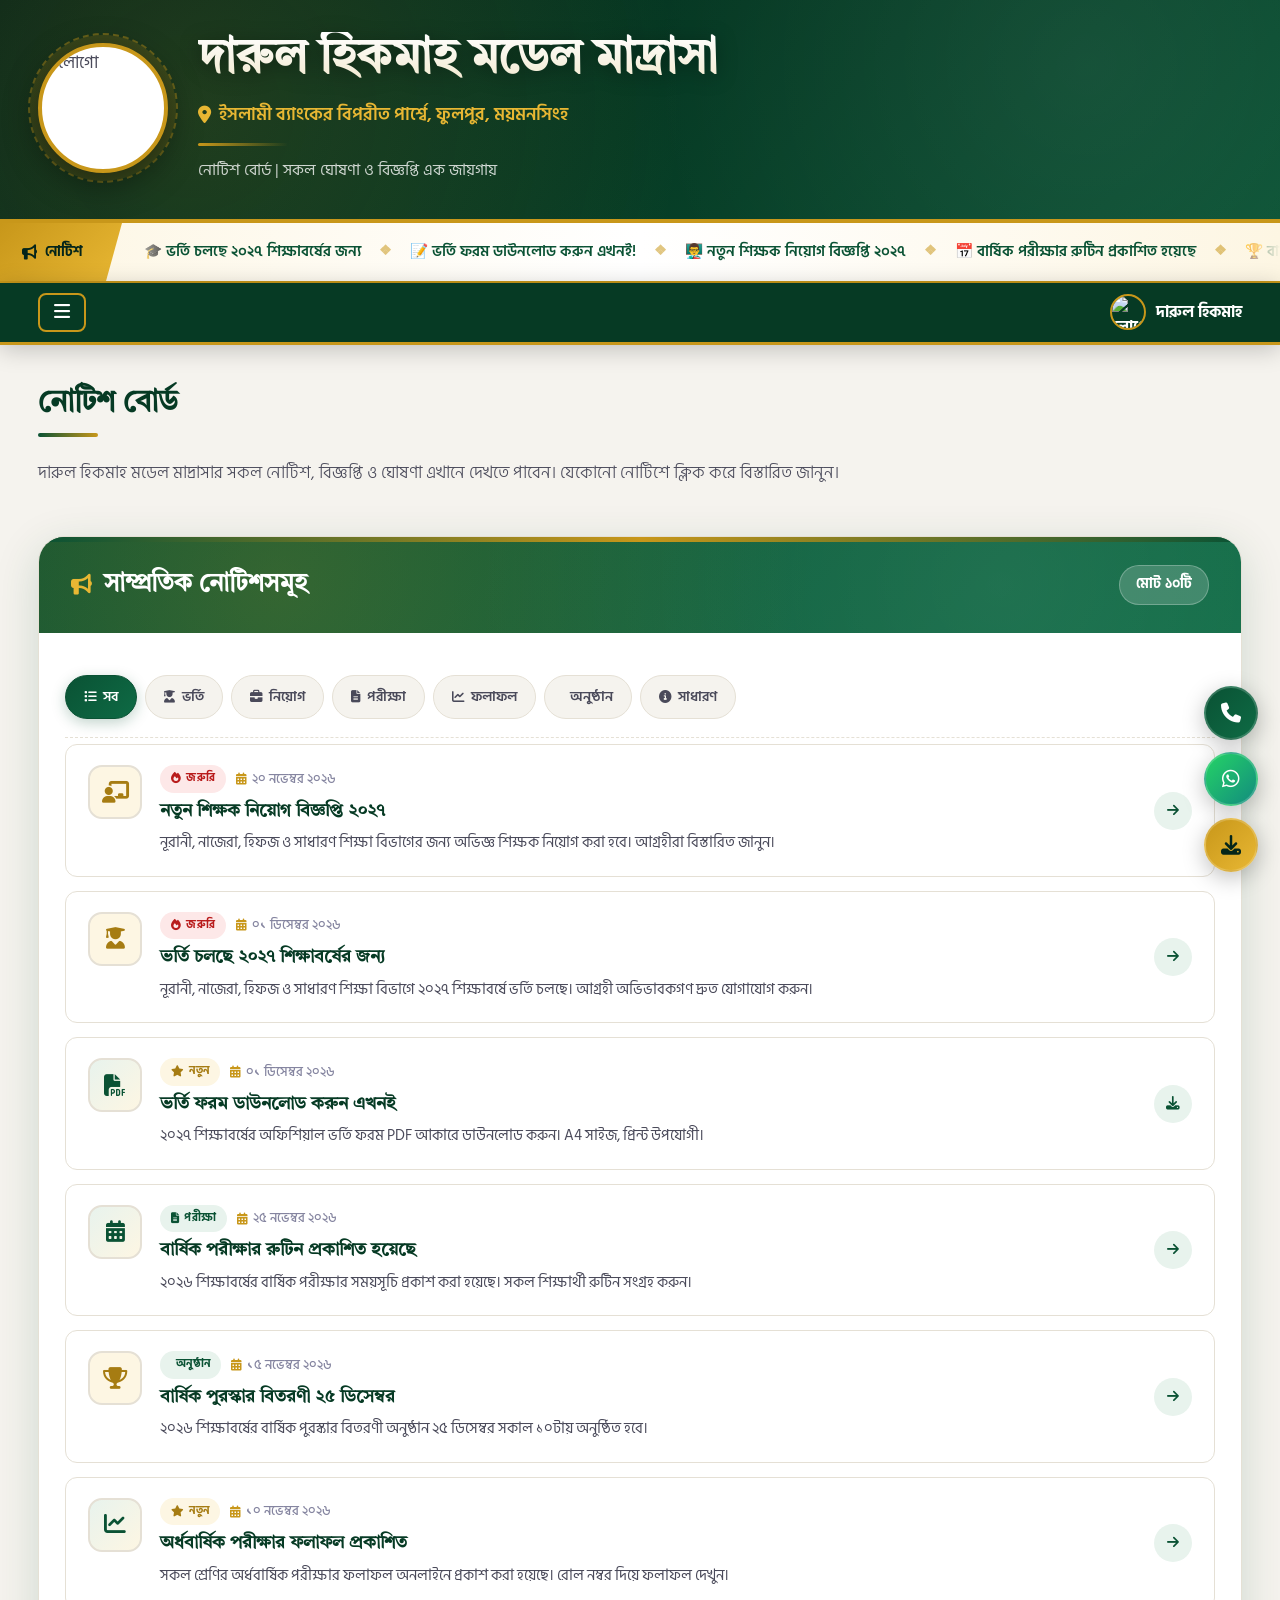
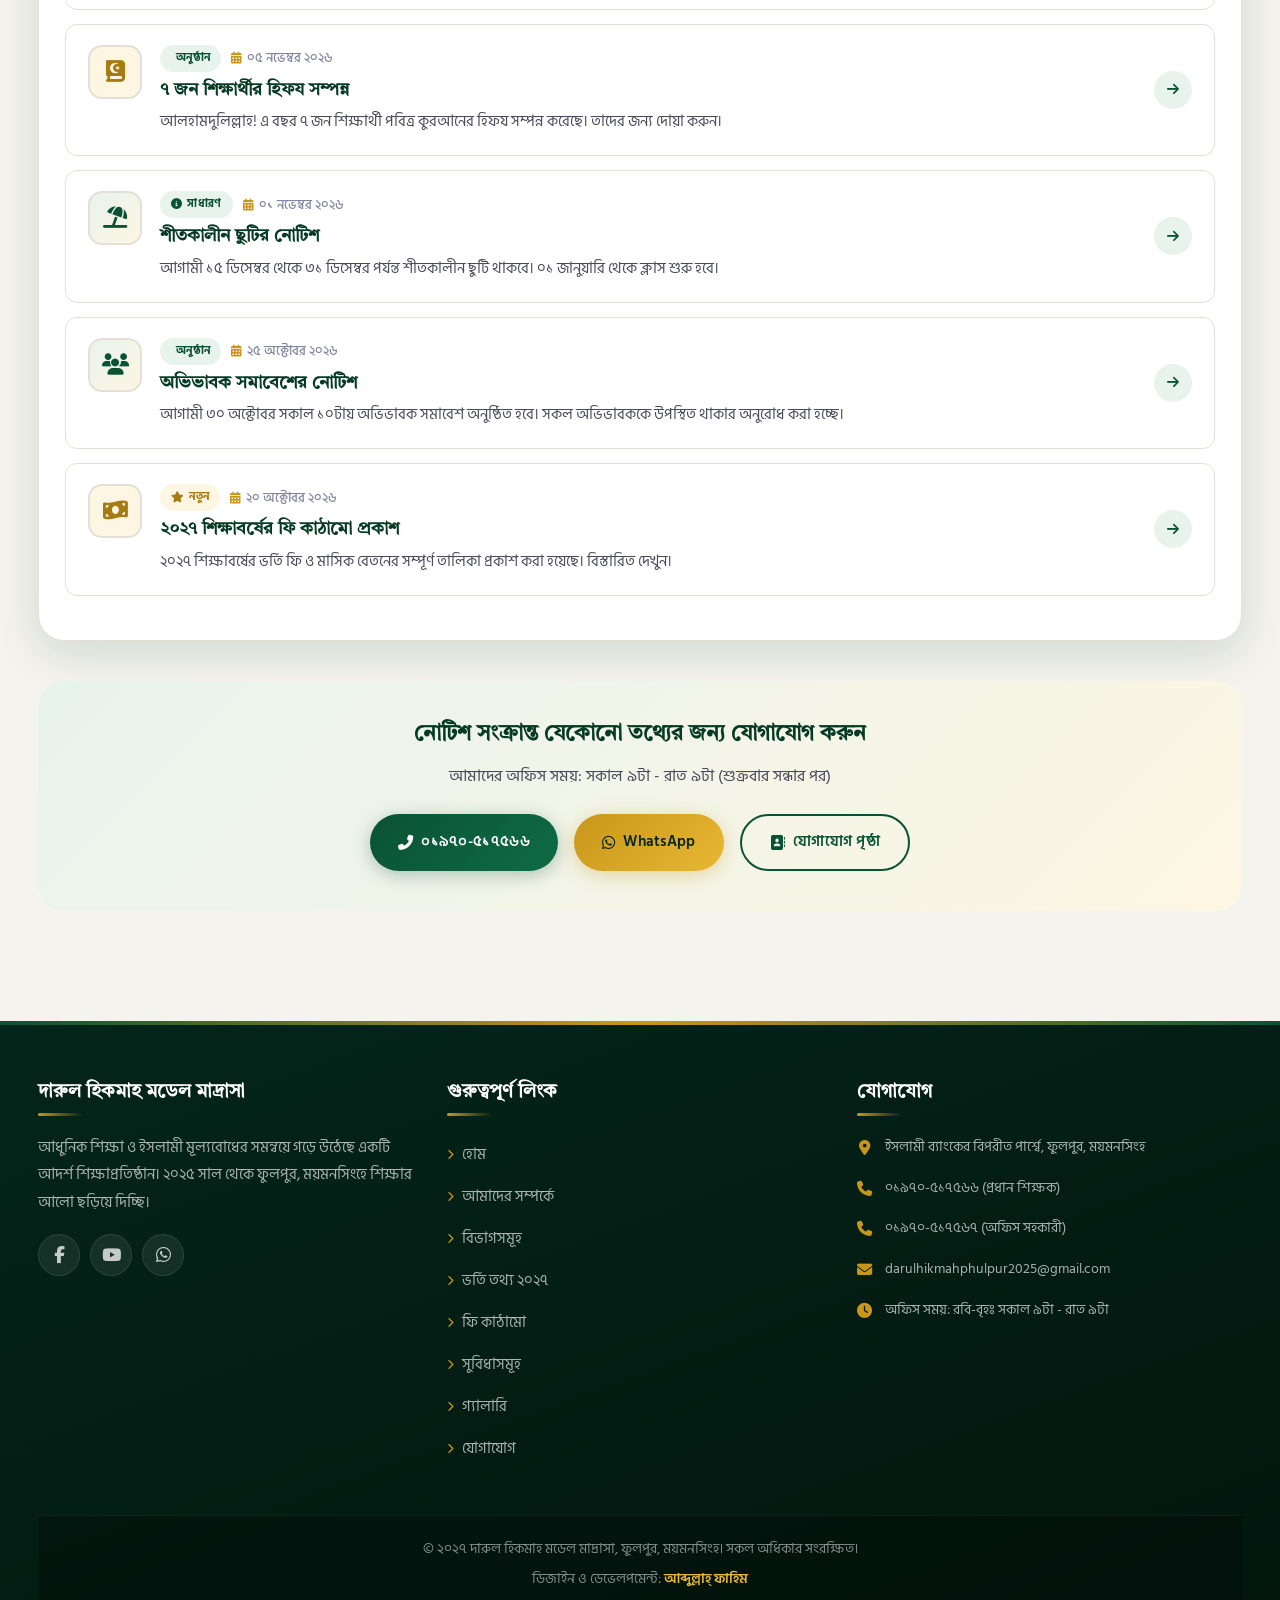
==== commit c671e93c: "Update index.html" ====
--- a/notice/index.html
+++ b/notice/index.html
@@ -4,7 +4,7 @@
 <meta charset="UTF-8">
 <meta name="viewport" content="width=device-width, initial-scale=1.0, viewport-fit=cover">
 <title>নোটিশ বোর্ড - দারুল হিকমাহ মডেল মাদ্রাসা ফুলপুর ময়মনসিংহ</title>
-<meta name="description" content="দারুল হিকমাহ মডেল মাদ্রাসার সকল নোটিশ, বিজ্ঞপ্তি ও ঘোষণা এক জায়গায়। ভর্তি, পরীক্ষা, ফলাফল ও অন্যান্য তথ্য।">
+<meta name="description" content="দারুল হিকমাহ মডেল মাদ্রাসার সকল নোটিশ, বিজ্ঞপ্তি ও ঘোষণা এক জায়গায়। ভর্তি, পরীক্ষা, ফলাফল, নিয়োগ ও অন্যান্য তথ্য।">
 <meta name="robots" content="index, follow">
 <link rel="canonical" href="https://fahim618900-wq.github.io/Dh/notice/index.html">
 
@@ -52,6 +52,7 @@
     --border: #e5e0d5;
     --info: #1e5fa8;
     --danger: #b91c1c;
+    --success: #0e6b45;
     --shadow-sm: 0 2px 10px rgba(10, 82, 52, 0.08);
     --shadow-md: 0 6px 24px rgba(10, 82, 52, 0.12);
     --shadow-lg: 0 12px 45px rgba(10, 82, 52, 0.16);
@@ -564,6 +565,47 @@
     padding: 20px 26px 30px;
 }
 
+/* ==================== FILTER TABS ==================== */
+.notice-filters {
+    display: flex;
+    flex-wrap: wrap;
+    gap: 8px;
+    margin: 22px 0 6px;
+    padding-bottom: 18px;
+    border-bottom: 1px dashed var(--border);
+}
+
+.filter-btn {
+    display: inline-flex;
+    align-items: center;
+    gap: 7px;
+    padding: 8px 18px;
+    border-radius: 50px;
+    background: var(--bg);
+    border: 1.5px solid var(--border);
+    color: var(--text-body);
+    font-family: var(--font-main);
+    font-size: 0.88rem;
+    font-weight: 600;
+    cursor: pointer;
+    transition: var(--transition);
+}
+
+.filter-btn:hover {
+    border-color: var(--primary);
+    color: var(--primary);
+    background: var(--primary-soft);
+}
+
+.filter-btn.active {
+    background: linear-gradient(135deg, var(--primary) 0%, var(--primary-light) 100%);
+    color: var(--bg-white);
+    border-color: var(--primary);
+    box-shadow: 0 4px 14px rgba(10, 82, 52, 0.25);
+}
+
+.filter-btn i { font-size: 0.78rem; }
+
 /* ==================== NOTICE ITEM ==================== */
 .notice-item {
     display: flex;
@@ -735,47 +777,6 @@
     color: var(--primary-deep);
     transform: translateX(4px) rotate(-45deg);
 }
-
-/* ==================== FILTER TABS ==================== */
-.notice-filters {
-    display: flex;
-    flex-wrap: wrap;
-    gap: 8px;
-    margin: 22px 0 6px;
-    padding-bottom: 18px;
-    border-bottom: 1px dashed var(--border);
-}
-
-.filter-btn {
-    display: inline-flex;
-    align-items: center;
-    gap: 7px;
-    padding: 8px 18px;
-    border-radius: 50px;
-    background: var(--bg);
-    border: 1.5px solid var(--border);
-    color: var(--text-body);
-    font-family: var(--font-main);
-    font-size: 0.88rem;
-    font-weight: 600;
-    cursor: pointer;
-    transition: var(--transition);
-}
-
-.filter-btn:hover {
-    border-color: var(--primary);
-    color: var(--primary);
-    background: var(--primary-soft);
-}
-
-.filter-btn.active {
-    background: linear-gradient(135deg, var(--primary) 0%, var(--primary-light) 100%);
-    color: var(--bg-white);
-    border-color: var(--primary);
-    box-shadow: 0 4px 14px rgba(10, 82, 52, 0.25);
-}
-
-.filter-btn i { font-size: 0.78rem; }
 
 /* ==================== EMPTY STATE ==================== */
 .notice-empty {
@@ -1186,9 +1187,9 @@
                     <span class="notice-pipe">❖</span>
                     <a href="../form.pdf" download class="notice-link">📝 ভর্তি ফরম ডাউনলোড করুন এখনই!</a>
                     <span class="notice-pipe">❖</span>
+                    <a href="teacher-recruitment-2027.html" class="notice-link">👨‍🏫 নতুন শিক্ষক নিয়োগ বিজ্ঞপ্তি ২০২৭</a>
+                    <span class="notice-pipe">❖</span>
                     <a href="#" class="notice-link">📅 বার্ষিক পরীক্ষার রুটিন প্রকাশিত হয়েছে</a>
-                    <span class="notice-pipe">❖</span>
-                    <a href="#" class="notice-link">👨‍🏫 নতুন শিক্ষক নিয়োগ বিজ্ঞপ্তি ২০২৭</a>
                     <span class="notice-pipe">❖</span>
                     <a href="#" class="notice-link">🏆 বার্ষিক পুরস্কার বিতরণী ২৫ ডিসেম্বর</a>
                     <span class="notice-pipe">❖</span>
@@ -1196,9 +1197,9 @@
                     <span class="notice-pipe">❖</span>
                     <a href="../form.pdf" download class="notice-link">📝 ভর্তি ফরম ডাউনলোড করুন এখনই!</a>
                     <span class="notice-pipe">❖</span>
+                    <a href="teacher-recruitment-2027.html" class="notice-link">👨‍🏫 নতুন শিক্ষক নিয়োগ বিজ্ঞপ্তি ২০২৭</a>
+                    <span class="notice-pipe">❖</span>
                     <a href="#" class="notice-link">📅 বার্ষিক পরীক্ষার রুটিন প্রকাশিত হয়েছে</a>
-                    <span class="notice-pipe">❖</span>
-                    <a href="#" class="notice-link">👨‍🏫 নতুন শিক্ষক নিয়োগ বিজ্ঞপ্তি ২০২৭</a>
                     <span class="notice-pipe">❖</span>
                     <a href="#" class="notice-link">🏆 বার্ষিক পুরস্কার বিতরণী ২৫ ডিসেম্বর</a>
                     <span class="notice-pipe">❖</span>
@@ -1306,6 +1307,9 @@
                     <button class="filter-btn" data-filter="admission">
                         <i class="fas fa-user-graduate"></i> ভর্তি
                     </button>
+                    <button class="filter-btn" data-filter="recruitment">
+                        <i class="fas fa-briefcase"></i> নিয়োগ
+                    </button>
                     <button class="filter-btn" data-filter="exam">
                         <i class="fas fa-file-alt"></i> পরীক্ষা
                     </button>
@@ -1320,9 +1324,29 @@
                     </button>
                 </div>
 
-                <!-- Notice Items -->
-
-                <!-- 1. Admission -->
+                <!-- ═══════════════════════════════════════════ -->
+                <!-- NOTICE ITEMS — এখানে সব নোটিশ যোগ করুন -->
+                <!-- ═══════════════════════════════════════════ -->
+
+                <!-- 1. Teacher Recruitment (notice/ ফোল্ডারের ভেতরে) -->
+                <a href="teacher-recruitment-2027.html" class="notice-item" data-category="recruitment">
+                    <div class="notice-item-icon gold">
+                        <i class="fas fa-chalkboard-teacher"></i>
+                    </div>
+                    <div class="notice-item-content">
+                        <div class="notice-item-meta">
+                            <span class="notice-item-badge urgent"><i class="fas fa-fire"></i> জরুরি</span>
+                            <span class="notice-item-date"><i class="fas fa-calendar-alt"></i> ২০ নভেম্বর ২০২৬</span>
+                        </div>
+                        <h3 class="notice-item-title">নতুন শিক্ষক নিয়োগ বিজ্ঞপ্তি ২০২৭</h3>
+                        <p class="notice-item-text">নূরানী, নাজেরা, হিফজ ও সাধারণ শিক্ষা বিভাগের জন্য অভিজ্ঞ শিক্ষক নিয়োগ করা হবে। আগ্রহীরা বিস্তারিত জানুন।</p>
+                    </div>
+                    <div class="notice-item-arrow">
+                        <i class="fas fa-arrow-right"></i>
+                    </div>
+                </a>
+
+                <!-- 2. Admission Notice -->
                 <a href="../admission.html" class="notice-item" data-category="admission">
                     <div class="notice-item-icon gold">
                         <i class="fas fa-user-graduate"></i>
@@ -1340,7 +1364,7 @@
                     </div>
                 </a>
 
-                <!-- 2. Admission Form -->
+                <!-- 3. Admission Form Download -->
                 <a href="../form.pdf" download class="notice-item" data-category="admission">
                     <div class="notice-item-icon">
                         <i class="fas fa-file-pdf"></i>
@@ -1358,7 +1382,7 @@
                     </div>
                 </a>
 
-                <!-- 3. Exam Routine -->
+                <!-- 4. Exam Routine -->
                 <div class="notice-item" data-category="exam">
                     <div class="notice-item-icon">
                         <i class="fas fa-calendar-alt"></i>
@@ -1376,24 +1400,6 @@
                     </div>
                 </div>
 
-                <!-- 4. Teacher Recruitment -->
-                <div class="notice-item" data-category="general">
-                    <div class="notice-item-icon gold">
-                        <i class="fas fa-chalkboard-teacher"></i>
-                    </div>
-                    <div class="notice-item-content">
-                        <div class="notice-item-meta">
-                            <span class="notice-item-badge new"><i class="fas fa-star"></i> নতুন</span>
-                            <span class="notice-item-date"><i class="fas fa-calendar-alt"></i> ২০ নভেম্বর ২০২৬</span>
-                        </div>
-                        <h3 class="notice-item-title">নতুন শিক্ষক নিয়োগ বিজ্ঞপ্তি ২০২৭</h3>
-                        <p class="notice-item-text">আরবি, বাংলা, ইংরেজি ও গণিত বিষয়ের অভিজ্ঞ শিক্ষক নিয়োগ করা হবে। আগ্রহীরা অফিসে যোগাযোগ করুন।</p>
-                    </div>
-                    <div class="notice-item-arrow">
-                        <i class="fas fa-arrow-right"></i>
-                    </div>
-                </div>
-
                 <!-- 5. Annual Prize -->
                 <div class="notice-item" data-category="event">
                     <div class="notice-item-icon gold">
@@ -1501,6 +1507,10 @@
                         <i class="fas fa-arrow-right"></i>
                     </div>
                 </a>
+
+                <!-- ═══════════════════════════════════════════ -->
+                <!-- নতুন নোটিশ উপরে কপি করে যোগ করুন -->
+                <!-- ═══════════════════════════════════════════ -->
 
                 <!-- Empty State -->
                 <div class="notice-empty" id="noticeEmpty">
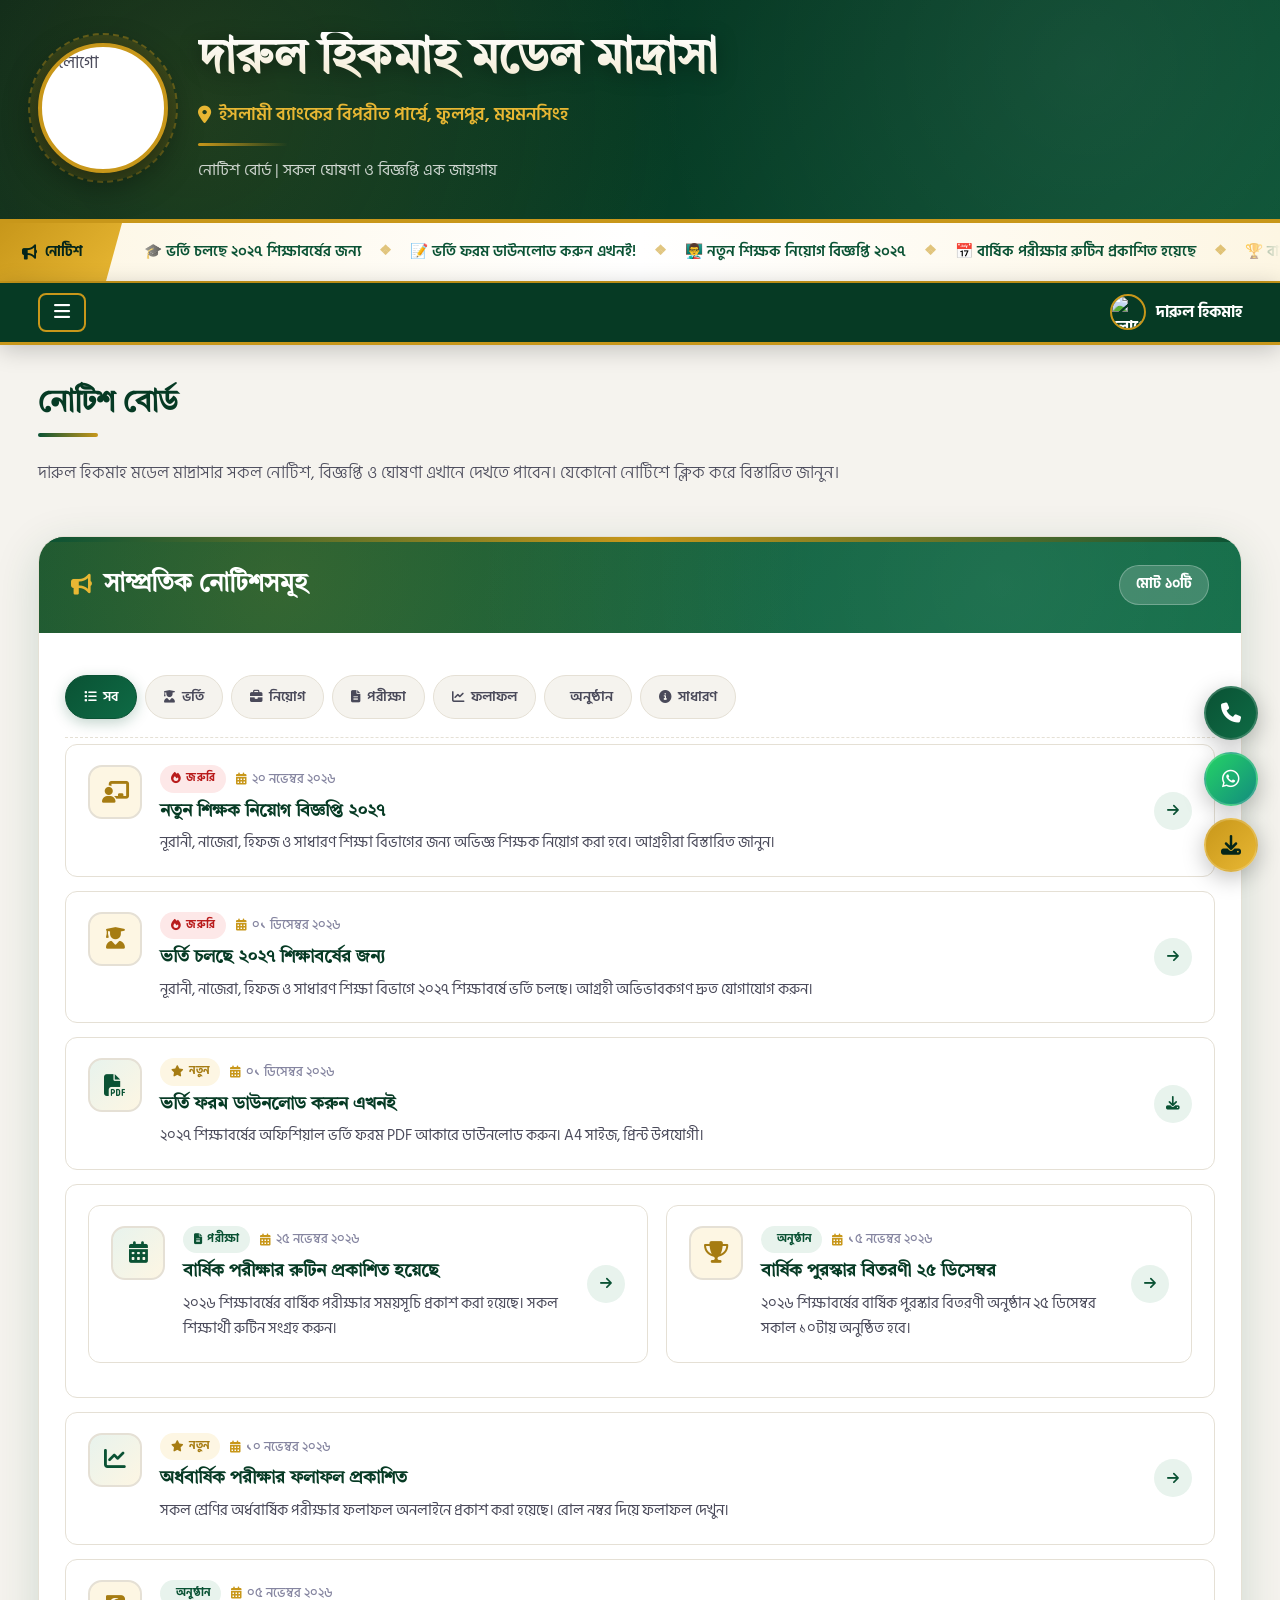
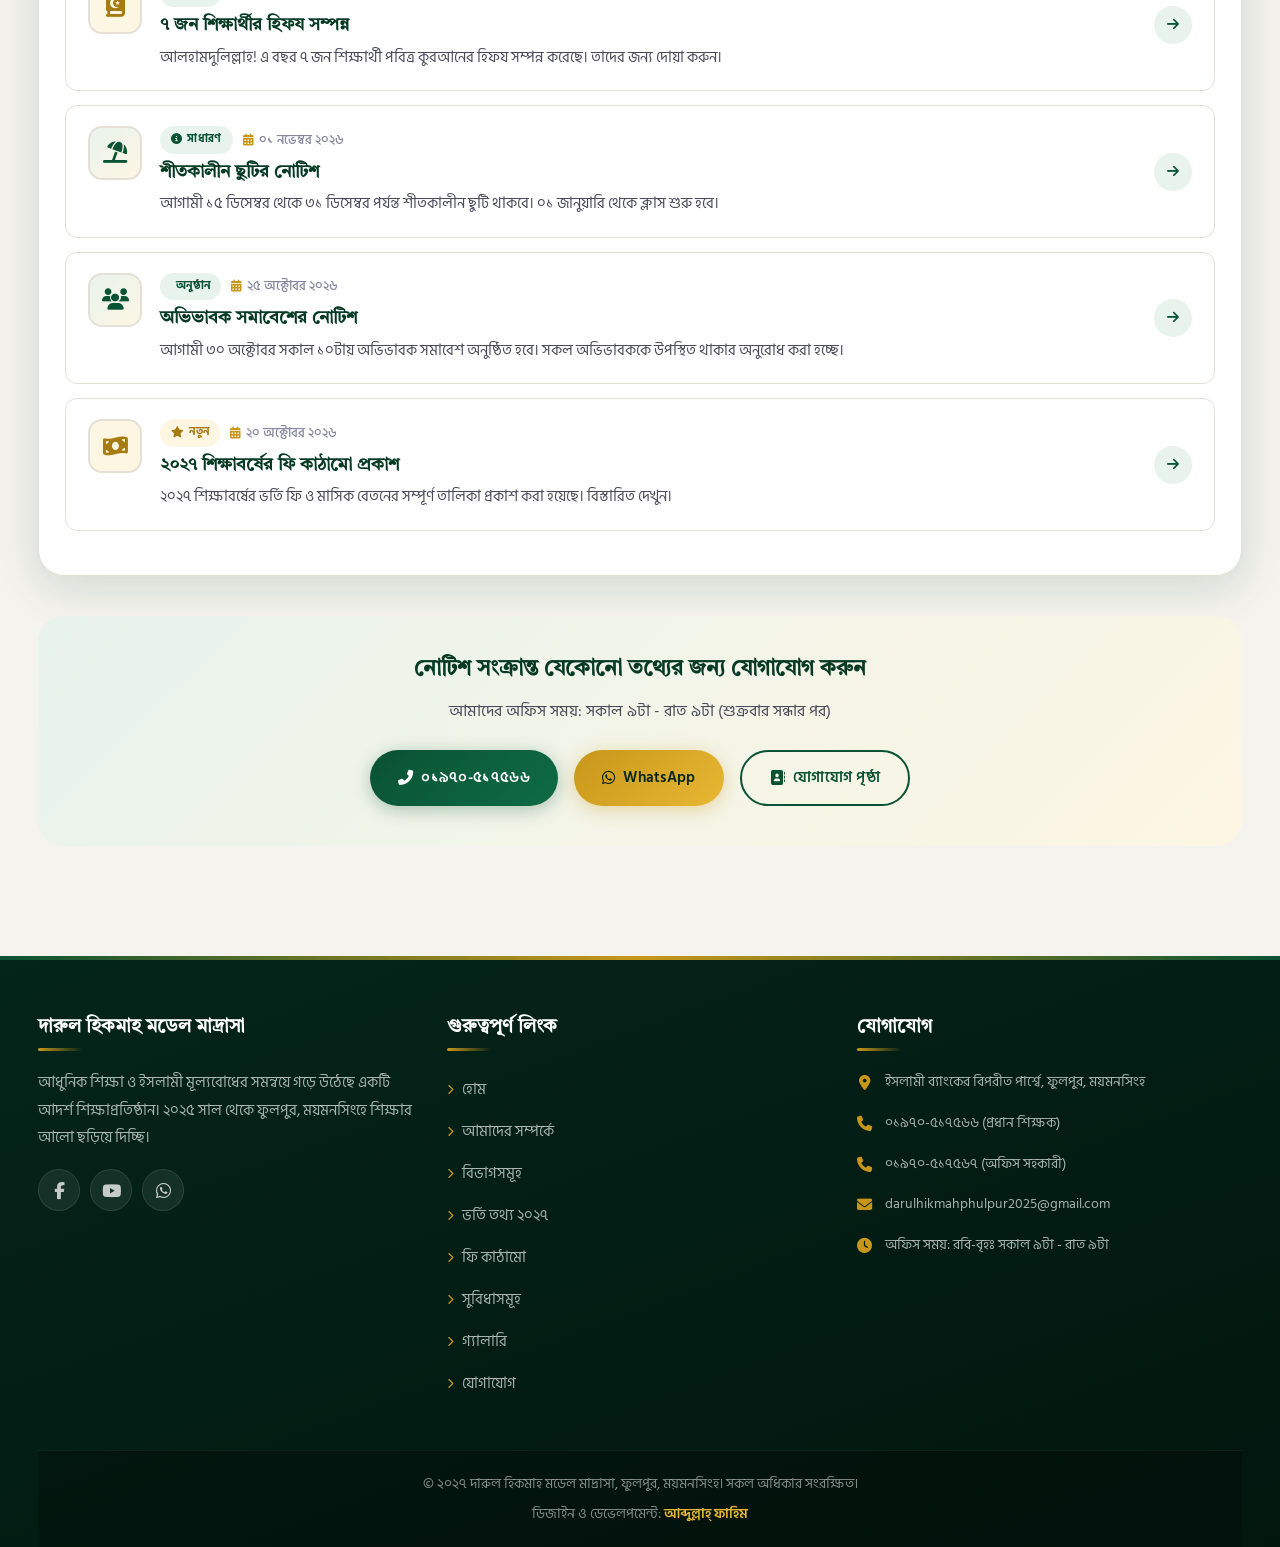
==== commit 974ffad9: "Update index.html" ====
--- a/notice/index.html
+++ b/notice/index.html
@@ -1329,7 +1329,7 @@
                 <!-- ═══════════════════════════════════════════ -->
 
                 <!-- 1. Teacher Recruitment (notice/ ফোল্ডারের ভেতরে) -->
-                <a href="teacher-recruitment-2027.html" class="notice-item" data-category="recruitment">
+                <a href="teacher.html" class="notice-item" data-category="recruitment">
                     <div class="notice-item-icon gold">
                         <i class="fas fa-chalkboard-teacher"></i>
                     </div>
@@ -1383,6 +1383,7 @@
                 </a>
 
                 <!-- 4. Exam Routine -->
+                <a href="#" download class="notice-item" data-category="exam">
                 <div class="notice-item" data-category="exam">
                     <div class="notice-item-icon">
                         <i class="fas fa-calendar-alt"></i>
